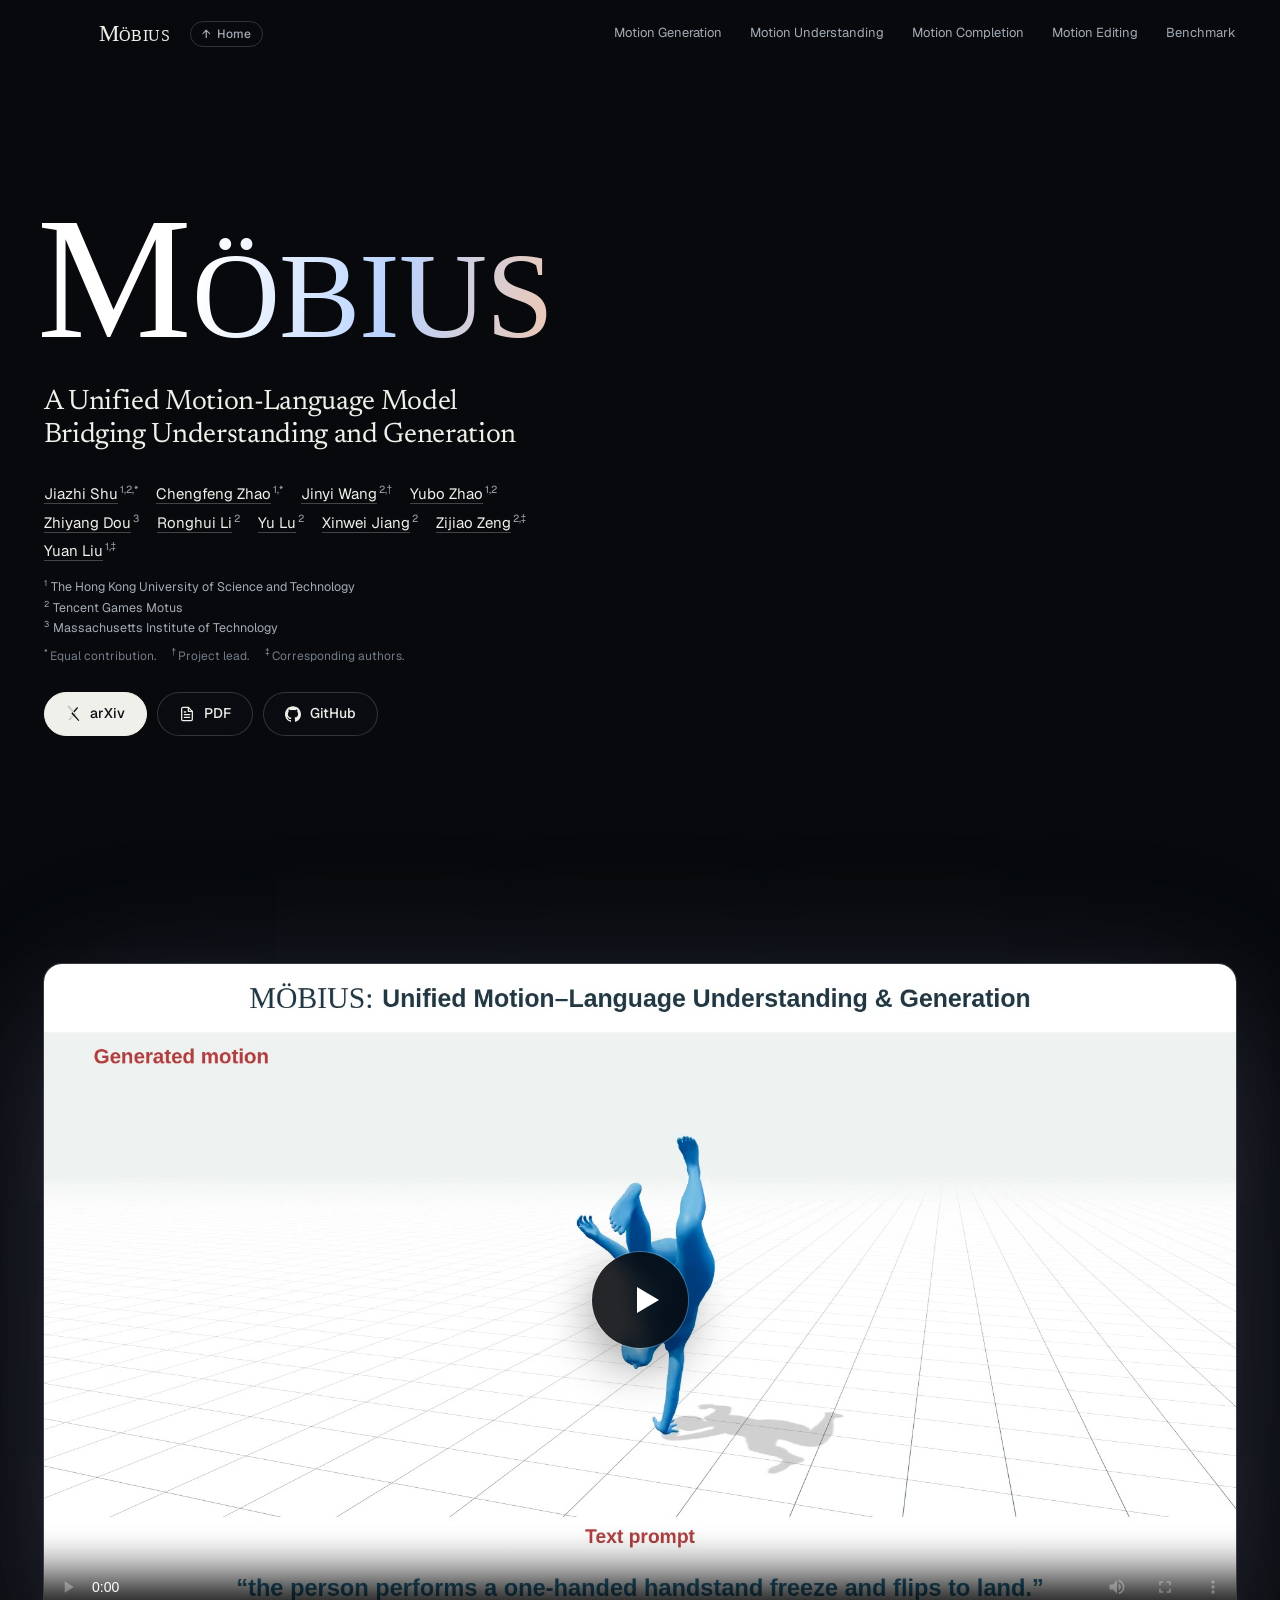
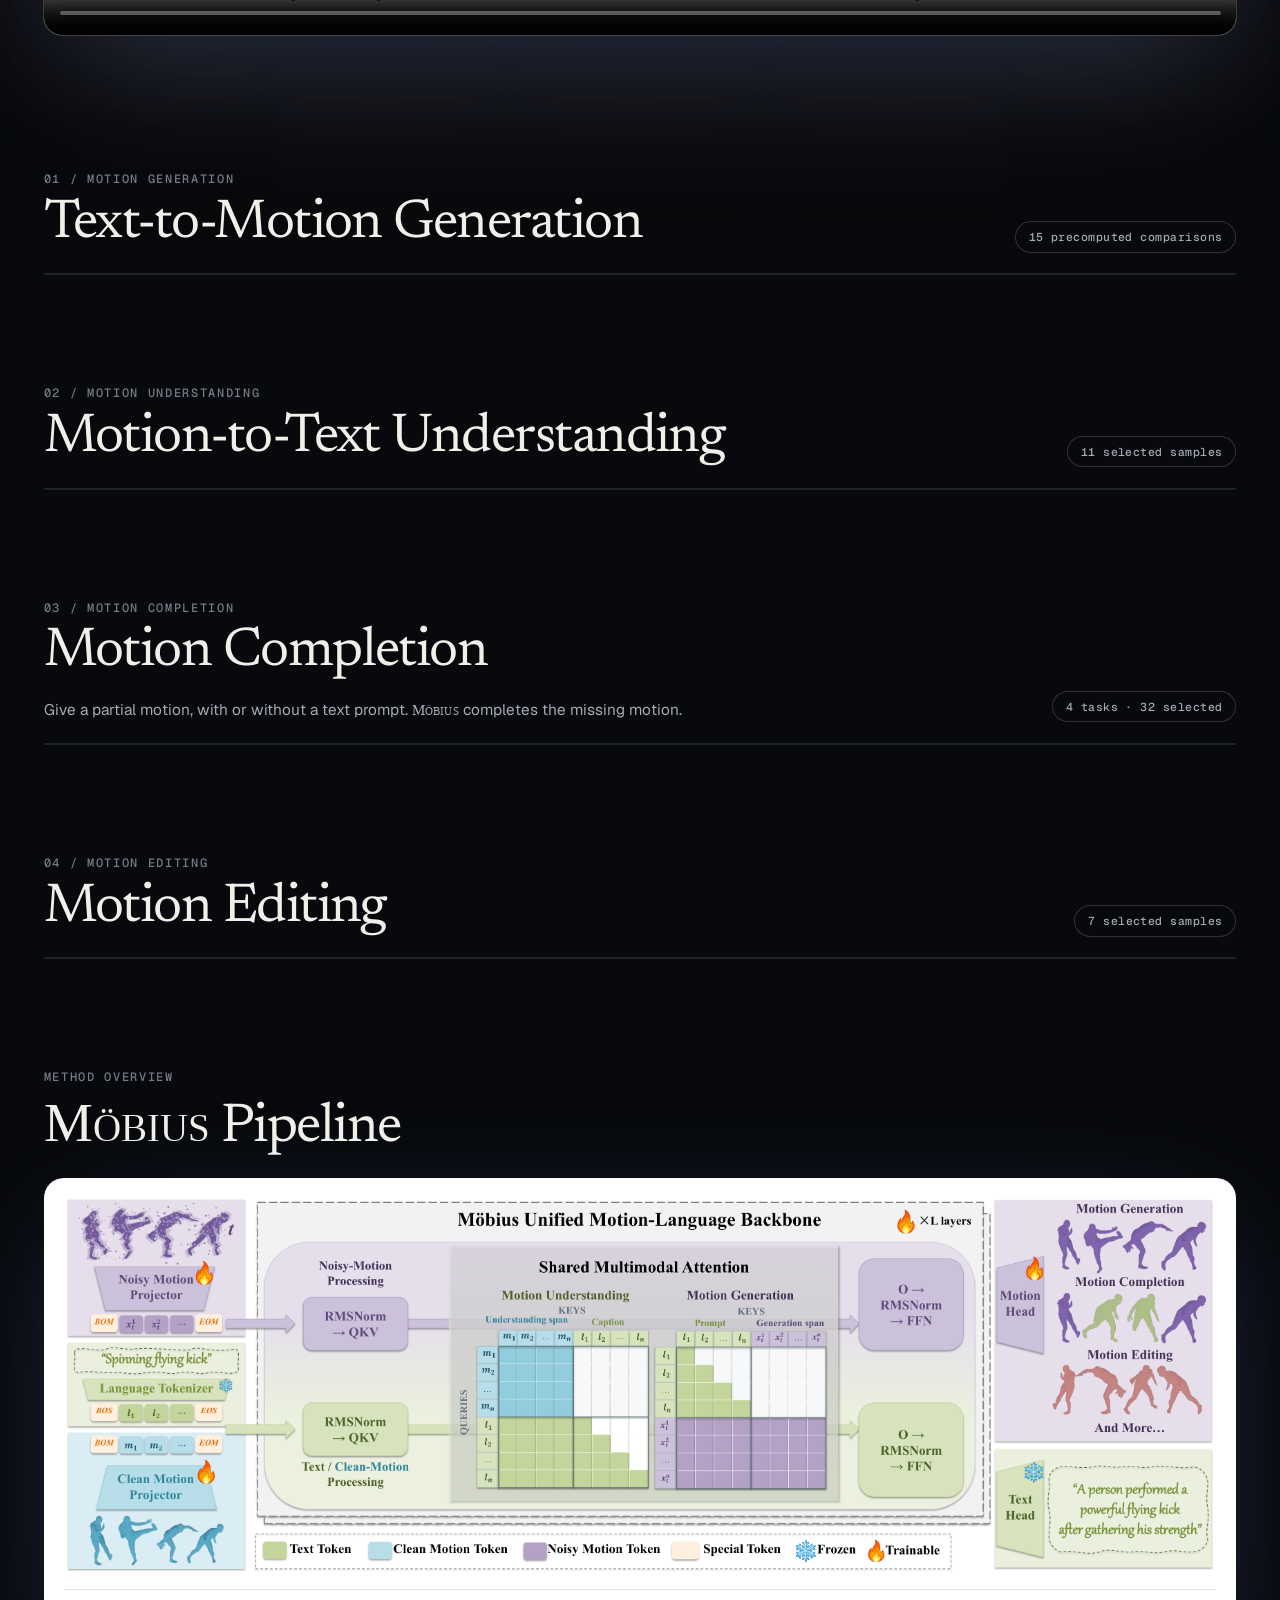
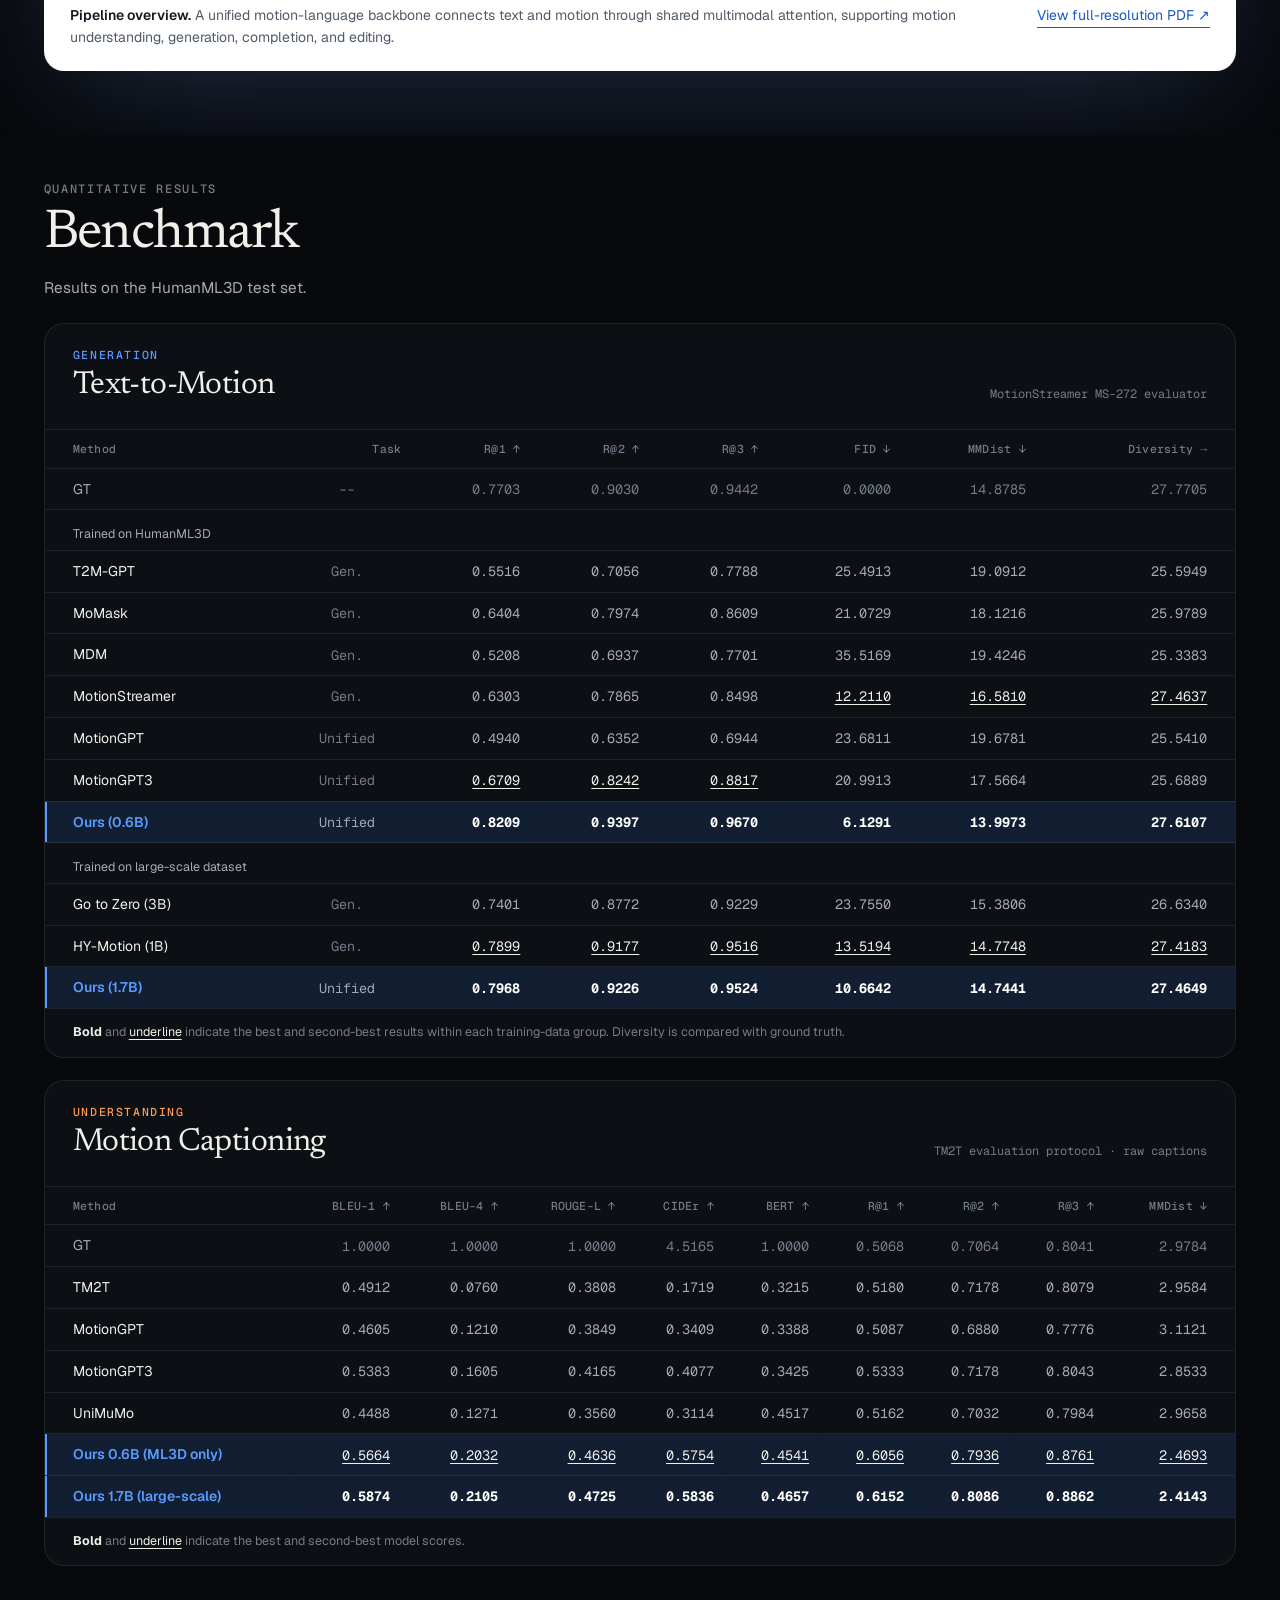
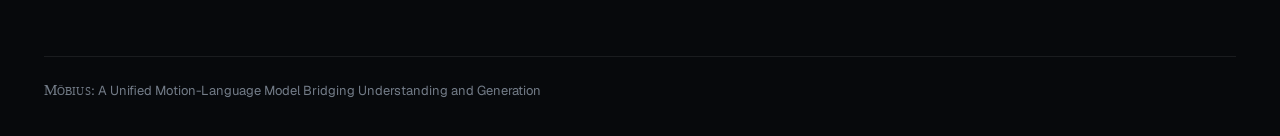
==== redesign.html @ 741fe37f "Publish redesigned project page with animated motion hero" ====
<!doctype html>
<html lang="en">
<head>
  <meta charset="UTF-8"><meta name="viewport" content="width=device-width,initial-scale=1">
  <title>Möbius: A Unified Motion-Language Model Bridging Understanding and Generation</title>
  <meta name="description" content="Möbius is a unified model for bidirectional human motion understanding and synthesis.">
  <meta name="theme-color" content="#07090c">
  <link rel="icon" href="./assets/mobius-icon-square.svg?v=20261015" type="image/svg+xml">
  <link rel="preload" href="./assets/fonts/Geist-Variable.woff2" as="font" type="font/woff2" crossorigin>
  <link rel="preload" href="./assets/fonts/Newsreader-Variable.woff2" as="font" type="font/woff2" crossorigin>
  <link rel="stylesheet" href="./src/redesign.css?v=20261106-newsreader-titles">
  <script type="importmap">{"imports":{"three":"./vendor/three/three.module.js"}}</script>
  <script>
    window.MOBIUS_VIEWER_THEME = {
      background: '#07090c', exposure: 1.08, hemisphere: [0xa9c1ff, 0x0b0d14, 1.15], key: [0xffffff, 2.5], fill: [0x7aa7ff, 1.5], back: [0xffb27a, 1.4],
      floor: 0x07090c, floorUnlit: true, floorOpacity: .8, grid: {size: 80, divisions: 80, center: 0x46597a, lines: 0x2a3748, opacity: .75},
      fog: true, rim: .85, reflection: true,
    };
  </script>
</head>
<body>
  <header class="site-header">
    <div class="header-brand">
      <a class="wordmark" href="#top"><span class="logo" aria-hidden="true"></span> <span class="paper-wordmark">Möbius</span></a>
      <a class="header-home" href="#top" aria-label="Back to home"><span aria-hidden="true">↑</span> Home</a>
    </div>
    <nav class="section-nav" aria-label="Motion tasks"><a href="#t2m">Motion Generation</a><a href="#m2t">Motion Understanding</a><a href="#structure">Motion Completion</a><a href="#edit">Motion Editing</a><a href="#benchmark">Benchmark</a></nav>
    <i class="scroll-progress" aria-hidden="true"></i>
  </header>
  <main>
    <section class="hero" id="top">
      <canvas id="hero-canvas" aria-hidden="true"></canvas>
      <div class="hero-copy">
        <h1><span class="hero-name mobius-name">Möbius</span><span class="sr-only">: </span><span class="hero-title">A Unified Motion-Language Model<br>Bridging Understanding and Generation</span></h1>
        <div class="paper-authors" aria-label="Authors and affiliations">
          <p class="author-row"><span><a href="https://jiazhishu.github.io/" target="_blank" rel="noopener noreferrer">Jiazhi Shu</a><sup>1,2,*</sup></span><span><a href="https://afterjourney00.github.io/" target="_blank" rel="noopener noreferrer">Chengfeng Zhao</a><sup>1,*</sup></span><span><a href="https://openreview.net/profile?id=~Jinyi_Wang2" target="_blank" rel="noopener noreferrer">Jinyi Wang</a><sup>2,†</sup></span><span><a href="https://knoxzhao.github.io/" target="_blank" rel="noopener noreferrer">Yubo Zhao</a><sup>1,2</sup></span><span><a href="https://people.csail.mit.edu/frankzydou/" target="_blank" rel="noopener noreferrer">Zhiyang Dou</a><sup>3</sup></span><span><a href="https://li-ronghui.github.io/" target="_blank" rel="noopener noreferrer">Ronghui Li</a><sup>2</sup></span><span><a href="https://openreview.net/profile?id=~Yu_Lu6" target="_blank" rel="noopener noreferrer">Yu Lu</a><sup>2</sup></span><span><a href="https://openreview.net/profile?id=~Xinwei_Jiang1" target="_blank" rel="noopener noreferrer">Xinwei Jiang</a><sup>2</sup></span><span><a href="https://openreview.net/profile?id=~Zijiao_Zeng1" target="_blank" rel="noopener noreferrer">Zijiao Zeng</a><sup>2,‡</sup></span><span><a href="https://liuyuan-pal.github.io/" target="_blank" rel="noopener noreferrer">Yuan Liu</a><sup>1,‡</sup></span></p>
          <div class="author-affiliations"><p><sup>1</sup>The Hong Kong University of Science and Technology</p><p><sup>2</sup>Tencent Games Motus</p><p><sup>3</sup>Massachusetts Institute of Technology</p></div>
          <p class="author-contributions"><span><sup>*</sup>Equal contribution.</span><span><sup>†</sup>Project lead.</span><span><sup>‡</sup>Corresponding authors.</span></p>
        </div>
        <div class="paper-links">
          <a class="paper-code-link link-arxiv" href="https://arxiv.org/abs/2611.05279" target="_blank" rel="noopener noreferrer" aria-label="View Möbius paper on arXiv (opens in a new tab)">
            <svg width="15" height="15" viewBox="0 0 24 24" fill="currentColor" aria-hidden="true"><path d="M3.8423 0a1.0037 1.0037 0 0 0-.922.6078c-.1536.3687-.0438.6275.2938 1.1113l6.9185 8.3597-1.0223 1.1058a1.0393 1.0393 0 0 0 .003 1.4229l1.2292 1.3135-5.4391 6.4444c-.2803.299-.4538.823-.2971 1.1986a1.0253 1.0253 0 0 0 .9585.635.9133.9133 0 0 0 .6891-.3405l5.783-6.126 7.4902 8.0051a.8527.8527 0 0 0 .6835.2597.9575.9575 0 0 0 .8777-.6138c.1577-.377-.017-.7502-.306-1.1407l-7.0518-8.3418 1.0632-1.13a.9626.9626 0 0 0 .0089-1.3165L4.6336.4639s-.3733-.4535-.768-.463zm0 .272h.0166c.2179.0052.4874.2715.5644.3639l.005.006.0052.0055 10.169 10.9905a.6915.6915 0 0 1-.0072.945l-1.0666 1.133-1.4982-1.7724-8.5994-10.39c-.3286-.472-.352-.6183-.2592-.841a.7307.7307 0 0 1 .6704-.4401Zm14.341 1.5701a.877.877 0 0 0-.6554.2418l-5.6962 6.1584 1.6944 1.8319 5.3089-6.5138c.3251-.4335.479-.6603.3247-1.0292a1.1205 1.1205 0 0 0-.9763-.689zm-7.6557 12.2823 1.3186 1.4135-5.7864 6.1295a.6494.6494 0 0 1-.4959.26.7516.7516 0 0 1-.706-.4669c-.1119-.2682.0359-.6864.2442-.9083l.0051-.0055.0047-.0055z"/></svg>
            <span>arXiv</span>
          </a>
          <a class="paper-code-link link-pdf" href="https://arxiv.org/pdf/2611.05279" target="_blank" rel="noopener noreferrer" aria-label="Read Möbius paper PDF (opens in a new tab)">
            <svg width="16" height="16" viewBox="0 0 24 24" fill="none" stroke="currentColor" stroke-width="1.9" stroke-linecap="round" stroke-linejoin="round" aria-hidden="true"><path d="M14 2H6a2 2 0 0 0-2 2v16a2 2 0 0 0 2 2h12a2 2 0 0 0 2-2V8z"/><path d="M14 2v6h6"/><path d="M16 13H8"/><path d="M16 17H8"/><path d="M10 9H8"/></svg>
            <span>PDF</span>
          </a>
          <a class="paper-code-link link-github" href="https://github.com/JiazhiShu/mobius-code" target="_blank" rel="noopener noreferrer" aria-label="View Möbius code repository on GitHub (opens in a new tab)">
            <svg width="16" height="16" viewBox="0 0 24 24" fill="currentColor" aria-hidden="true"><path d="M12 .297c-6.63 0-12 5.373-12 12 0 5.303 3.438 9.8 8.205 11.385.6.113.82-.258.82-.577 0-.285-.01-1.04-.015-2.04-3.338.724-4.042-1.61-4.042-1.61C4.422 18.07 3.633 17.7 3.633 17.7c-1.087-.744.084-.729.084-.729 1.205.084 1.838 1.236 1.838 1.236 1.07 1.835 2.809 1.305 3.495.998.108-.776.417-1.305.76-1.605-2.665-.3-5.466-1.332-5.466-5.93 0-1.31.465-2.38 1.235-3.22-.135-.303-.54-1.523.105-3.176 0 0 1.005-.322 3.3 1.23.96-.267 1.98-.399 3-.405 1.02.006 2.04.138 3 .405 2.28-1.552 3.285-1.23 3.285-1.23.645 1.653.24 2.873.12 3.176.765.84 1.23 1.91 1.23 3.22 0 4.61-2.805 5.625-5.475 5.92.42.36.81 1.096.81 2.22 0 1.606-.015 2.896-.015 3.286 0 .315.21.69.825.57C20.565 22.092 24 17.592 24 12.297c0-6.627-5.373-12-12-12"/></svg>
            <span>GitHub</span>
          </a>
        </div>
      </div>
    </section>
    <section class="demo-video-section" id="demo-video" aria-label="Möbius demonstration video">
      <div class="video-frame">
        <video width="1920" height="1080" controls playsinline preload="metadata" poster="./assets/mobius-full-demo-v4-poster.jpg" aria-label="Möbius demo: motion generation, understanding, editing, and a complete workflow"><source src="./assets/mobius-full-demo-v33-hd-compressed.mp4" type="video/mp4">Your browser does not support embedded video.</video>
        <button class="video-play" type="button" aria-label="Play the Möbius demo video"><span aria-hidden="true"></span></button>
      </div>
    </section>
    <section class="task-section" id="t2m" aria-labelledby="t2m-heading"><div class="task-heading"><div><p class="eyebrow">01 / MOTION GENERATION</p><h2 id="t2m-heading">Text-to-Motion Generation</h2></div><span class="section-chip">15 precomputed comparisons</span></div><div class="studio" data-task="t2m"></div></section>
    <section class="task-section" id="m2t" aria-labelledby="m2t-heading"><div class="task-heading"><div><p class="eyebrow">02 / MOTION UNDERSTANDING</p><h2 id="m2t-heading">Motion-to-Text Understanding</h2></div><span class="section-chip">11 selected samples</span></div><div class="studio" data-task="m2t"></div></section>
    <section class="task-section" id="structure" aria-labelledby="structure-heading"><div class="task-heading"><div><p class="eyebrow">03 / MOTION COMPLETION</p><h2 id="structure-heading">Motion Completion</h2><p>Give a partial motion, with or without a text prompt. <span class="mobius-name">Möbius</span> completes the missing motion.</p></div><span class="section-chip">4 tasks · 32 selected</span></div><div class="studio" data-task="structure"></div></section>
    <section class="task-section" id="edit" aria-labelledby="edit-heading"><div class="task-heading"><div><p class="eyebrow">04 / MOTION EDITING</p><h2 id="edit-heading">Motion Editing</h2></div><span class="section-chip">7 selected samples</span></div><div class="studio" data-task="edit"></div></section>
    <section id="method" class="pipeline-section" aria-labelledby="pipeline-heading"><div class="benchmark-heading"><p class="eyebrow">METHOD OVERVIEW</p><h2 id="pipeline-heading"><span class="mobius-name">Möbius</span> Pipeline</h2></div><figure class="pipeline-figure"><a href="./assets/pipeline-v2.pdf" target="_blank" rel="noopener" aria-label="Open the full-resolution pipeline PDF"><img src="./assets/pipeline-v2.webp" width="3333" height="1078" loading="lazy" decoding="async" alt="Möbius architecture: language tokens, clean motion, and noisy motion share a unified backbone for motion understanding, generation, completion, and editing."></a><figcaption><span><strong>Pipeline overview.</strong> A unified motion-language backbone connects text and motion through shared multimodal attention, supporting motion understanding, generation, completion, and editing.</span><a href="./assets/pipeline-v2.pdf" target="_blank" rel="noopener">View full-resolution PDF ↗</a></figcaption></figure></section>
    <section class="benchmark-section" id="benchmark" aria-labelledby="benchmark-heading">
      <div class="benchmark-heading"><p class="eyebrow">QUANTITATIVE RESULTS</p><h2 id="benchmark-heading">Benchmark</h2><p>Results on the HumanML3D test set.</p></div>

      <article class="benchmark-card">
        <div class="benchmark-title"><div><span>GENERATION</span><h3>Text-to-Motion</h3></div><p>MotionStreamer MS-272 evaluator</p></div>
        <div class="table-scroll" role="region" aria-label="Text-to-motion benchmark results" tabindex="0">
          <table class="benchmark-table t2m-table">
            <thead><tr><th>Method</th><th>Task</th><th>R@1 ↑</th><th>R@2 ↑</th><th>R@3 ↑</th><th>FID ↓</th><th>MMDist ↓</th><th>Diversity →</th></tr></thead>
            <tbody>
<tr class="ground-truth"><th>GT</th><td>--</td><td>0.7703</td><td>0.9030</td><td>0.9442</td><td>0.0000</td><td>14.8785</td><td>27.7705</td></tr>
<tr class="group-row"><th colspan="8">Trained on HumanML3D</th></tr>
<tr><th>T2M-GPT</th><td>Gen.</td><td>0.5516</td><td>0.7056</td><td>0.7788</td><td>25.4913</td><td>19.0912</td><td>25.5949</td></tr>
<tr><th>MoMask</th><td>Gen.</td><td>0.6404</td><td>0.7974</td><td>0.8609</td><td>21.0729</td><td>18.1216</td><td>25.9789</td></tr>
<tr><th>MDM</th><td>Gen.</td><td>0.5208</td><td>0.6937</td><td>0.7701</td><td>35.5169</td><td>19.4246</td><td>25.3383</td></tr>
<tr><th>MotionStreamer</th><td>Gen.</td><td>0.6303</td><td>0.7865</td><td>0.8498</td><td class="second">12.2110</td><td class="second">16.5810</td><td class="second">27.4637</td></tr>
<tr><th>MotionGPT</th><td>Unified</td><td>0.4940</td><td>0.6352</td><td>0.6944</td><td>23.6811</td><td>19.6781</td><td>25.5410</td></tr>
<tr><th>MotionGPT3</th><td>Unified</td><td class="second">0.6709</td><td class="second">0.8242</td><td class="second">0.8817</td><td>20.9913</td><td>17.5664</td><td>25.6889</td></tr>
<tr class="ours"><th>Ours (0.6B)</th><td>Unified</td><td class="best">0.8209</td><td class="best">0.9397</td><td class="best">0.9670</td><td class="best">6.1291</td><td class="best">13.9973</td><td class="best">27.6107</td></tr>
<tr class="group-row"><th colspan="8">Trained on large-scale dataset</th></tr>
<tr><th>Go to Zero (3B)</th><td>Gen.</td><td>0.7401</td><td>0.8772</td><td>0.9229</td><td>23.7550</td><td>15.3806</td><td>26.6340</td></tr>
<tr><th>HY-Motion (1B)</th><td>Gen.</td><td class="second">0.7899</td><td class="second">0.9177</td><td class="second">0.9516</td><td class="second">13.5194</td><td class="second">14.7748</td><td class="second">27.4183</td></tr>
<tr class="ours"><th>Ours (1.7B)</th><td>Unified</td><td class="best">0.7968</td><td class="best">0.9226</td><td class="best">0.9524</td><td class="best">10.6642</td><td class="best">14.7441</td><td class="best">27.4649</td></tr>
</tbody>
          </table>
        </div>
        <p class="benchmark-note"><strong>Bold</strong> and <span class="second">underline</span> indicate the best and second-best results within each training-data group. Diversity is compared with ground truth.</p>
      </article>

      <article class="benchmark-card">
        <div class="benchmark-title"><div><span>UNDERSTANDING</span><h3>Motion Captioning</h3></div><p>TM2T evaluation protocol · raw captions</p></div>
        <div class="table-scroll" role="region" aria-label="Motion-to-text benchmark results" tabindex="0">
          <table class="benchmark-table m2t-table">
            <thead><tr><th>Method</th><th>BLEU-1 ↑</th><th>BLEU-4 ↑</th><th>ROUGE-L ↑</th><th>CIDEr ↑</th><th>BERT ↑</th><th>R@1 ↑</th><th>R@2 ↑</th><th>R@3 ↑</th><th>MMDist ↓</th></tr></thead>
            <tbody>
<tr class="ground-truth"><th>GT</th><td>1.0000</td><td>1.0000</td><td>1.0000</td><td>4.5165</td><td>1.0000</td><td>0.5068</td><td>0.7064</td><td>0.8041</td><td>2.9784</td></tr>
<tr><th>TM2T</th><td>0.4912</td><td>0.0760</td><td>0.3808</td><td>0.1719</td><td>0.3215</td><td>0.5180</td><td>0.7178</td><td>0.8079</td><td>2.9584</td></tr>
<tr><th>MotionGPT</th><td>0.4605</td><td>0.1210</td><td>0.3849</td><td>0.3409</td><td>0.3388</td><td>0.5087</td><td>0.6880</td><td>0.7776</td><td>3.1121</td></tr>
<tr><th>MotionGPT3</th><td>0.5383</td><td>0.1605</td><td>0.4165</td><td>0.4077</td><td>0.3425</td><td>0.5333</td><td>0.7178</td><td>0.8043</td><td>2.8533</td></tr>
<tr><th>UniMuMo</th><td>0.4488</td><td>0.1271</td><td>0.3560</td><td>0.3114</td><td>0.4517</td><td>0.5162</td><td>0.7032</td><td>0.7984</td><td>2.9658</td></tr>
<tr class="ours"><th>Ours 0.6B (ML3D only)</th><td class="second">0.5664</td><td class="second">0.2032</td><td class="second">0.4636</td><td class="second">0.5754</td><td class="second">0.4541</td><td class="second">0.6056</td><td class="second">0.7936</td><td class="second">0.8761</td><td class="second">2.4693</td></tr>
<tr class="ours"><th>Ours 1.7B (large-scale)</th><td class="best">0.5874</td><td class="best">0.2105</td><td class="best">0.4725</td><td class="best">0.5836</td><td class="best">0.4657</td><td class="best">0.6152</td><td class="best">0.8086</td><td class="best">0.8862</td><td class="best">2.4143</td></tr>
</tbody>
          </table>
        </div>
        <p class="benchmark-note"><strong>Bold</strong> and <span class="second">underline</span> indicate the best and second-best model scores.</p>
      </article>
    </section>
    <footer><span><span class="mobius-name">Möbius</span>: A Unified Motion-Language Model Bridging Understanding and Generation</span></footer>
  </main>
  <template id="viewer-template"><div class="case-nav"><div><span class="case-eyebrow">EXAMPLE</span><span id="case-count">01 / 08</span></div><div class="case-controls"><button id="previous-case" aria-label="Previous example">←</button><label class="sr-only" for="case-select">Choose example</label><select id="case-select" class="sr-only"></select><button id="next-case" aria-label="Next example">→</button></div></div>      <div class="studio-body">
        <div class="viewer-column">
          <div class="stage-toolbar"><span id="stage-title">Reference motion</span><div class="view-buttons" aria-label="Camera presets"><button data-camera="perspective" aria-label="Perspective view" aria-pressed="true">3D</button><button data-camera="front" aria-pressed="false">Front</button><button data-camera="side" aria-pressed="false">Side</button><button id="reset-view" title="Reset camera">Reset</button></div></div>
          <div class="stage" id="stage">
            <canvas id="motion-canvas" aria-label="Interactive 3D human motion. Drag to orbit and scroll to zoom." tabindex="0"></canvas>
            <i class="stage-frame" aria-hidden="true"></i>
            <div class="stage-tag" id="stage-tag">REFERENCE SAMPLE</div>
            <div class="stage-status" id="stage-status" role="status">Loading motion…</div>
            <div class="split-label" id="split-source" hidden>Source</div>
            <div class="split-label" id="split-output" hidden>Edited</div>
            <div class="split-empty" id="edit-empty" hidden><span class="empty-mark">＋</span><strong>Edited motion</strong><p>A paired model result will appear here.</p></div>
            <div class="stage-help">Drag to orbit · Scroll to zoom</div><div class="axis-label">Y ↑ <span>METERS</span></div>
          </div>
          <div class="transport">
            <div class="timeline-heading"><span id="timeline-label">Motion timeline</span><div class="legend" id="mask-legend" hidden><span class="known-dot">Given frames</span><span class="generated-dot">Generated frames</span></div><span id="frame-label">0 / 0</span></div>
            <div class="timeline"><div id="mask-track" aria-hidden="true"></div><input id="scrubber" type="range" min="0" max="1" value="0" step="0.001" aria-label="Playback time" disabled></div>
            <div class="playback-row"><div class="playback-left"><button id="play" class="play-button" aria-label="Play motion" disabled>▶</button><button id="step-back" class="step-button" aria-label="Previous frame" disabled>Ⅰ‹</button><button id="step-forward" class="step-button" aria-label="Next frame" disabled>›Ⅰ</button><output id="time-label">0.00 / 0.00 s</output></div><div class="playback-right"><label class="speed-label" for="speed">Speed</label><select id="speed"><option value="0.25">0.25×</option><option value="0.5">0.5×</option><option value="1" selected>1×</option><option value="1.5">1.5×</option></select><label class="check-label"><input id="ghosts" type="checkbox"> Ghost poses</label></div></div>
          </div>
        </div>
        <aside class="inspector" id="inspector"></aside>
      </div>
      <div class="provenance-bar" hidden><span class="reference-badge">PRECOMPUTED RESULTS</span><p id="provenance-text"></p></div>
</template>
  <noscript>This interactive viewer needs JavaScript enabled.</noscript>
  <script type="module" src="./src/studio-app.js?v=20261106"></script>
  <script type="module" src="./src/studio-preview.js?v=20261015-simple-intro"></script>
  <script type="module" src="./src/redesign.js?v=20261106"></script>
</body>
</html>
---- src/redesign.css ----
@font-face{font-family:Geist;src:url('../assets/fonts/Geist-Variable.woff2') format('woff2');font-weight:100 900;font-display:swap}
@font-face{font-family:'Geist Mono';src:url('../assets/fonts/GeistMono-Variable.woff2') format('woff2');font-weight:100 900;font-display:swap}
@font-face{font-family:PaperSerif;src:url('../assets/fonts/PaperSerif-Regular.ttf') format('truetype');font-weight:400;font-display:swap}
@font-face{font-family:Newsreader;src:url('../assets/fonts/Newsreader-Variable.woff2') format('woff2');font-weight:200 800;font-display:swap}

:root{
  --bg:#07090c;--panel:#0c0f14;--panel-2:#12161d;--line:#ffffff14;--line-strong:#ffffff2b;
  --text:#eff0ea;--muted:#a3abb5;--dim:#737c88;
  --blue:#5a9bff;--orange:#ff9a57;--purple:#b197ff;--teal:#33d3c0;
  --sans:Geist,Inter,-apple-system,BlinkMacSystemFont,'Segoe UI',Arial,sans-serif;
  --mono:'Geist Mono',ui-monospace,SFMono-Regular,Menlo,monospace;
  --serif:PaperSerif,'Times New Roman',Times,serif;
  --title:Newsreader,Georgia,'Times New Roman',serif;
  --gutter:clamp(18px,3.4vw,56px);
  color-scheme:dark;
}
*{box-sizing:border-box}
html{background:var(--bg);scroll-padding-top:90px}
body{margin:0;background:var(--bg);color:var(--text);font-family:var(--sans);font-size:15px;line-height:1.55;font-synthesis:none;-webkit-font-smoothing:antialiased;overflow-x:hidden}
a{color:inherit;text-decoration:none}
button,select,input{font:inherit;color:inherit}
button{cursor:pointer}
button:disabled{cursor:not-allowed;opacity:.35}
button:focus-visible,a:focus-visible,select:focus-visible,input:focus-visible,canvas:focus-visible,.table-scroll:focus-visible{outline:2px solid var(--blue);outline-offset:2px}
[hidden]{display:none!important}
.sr-only{position:absolute;width:1px;height:1px;padding:0;margin:-1px;overflow:hidden;clip:rect(0,0,0,0);white-space:nowrap;border:0}
.mobius-name{font-family:var(--serif);font-variant-caps:small-caps;font-synthesis:small-caps;font-weight:400;letter-spacing:.015em;text-transform:none}
.eyebrow{margin:0;font:500 12px/1.4 var(--mono);letter-spacing:.14em;color:var(--dim)}
.reveal-ready{opacity:0;transform:translateY(26px);transition:opacity .8s cubic-bezier(.2,.7,.2,1),transform .8s cubic-bezier(.2,.7,.2,1)}
.reveal-ready.is-revealed{opacity:1;transform:none}

/* Header */
.site-header{position:fixed;inset:0 0 auto;z-index:30;height:68px;padding:0 var(--gutter);display:flex;align-items:center;justify-content:space-between;gap:24px;border-bottom:1px solid transparent;transition:background .3s,border-color .3s}
.site-header.is-scrolled{background:#07090cd9;backdrop-filter:blur(18px) saturate(1.4);border-color:var(--line)}
.header-brand{display:flex;align-items:center;gap:20px;flex-shrink:0}
.wordmark{display:flex;align-items:center;gap:11px}
.logo{display:block;width:44px;height:22px;background:linear-gradient(90deg,var(--blue),var(--text) 50%,var(--orange));-webkit-mask:url('../assets/Mobius.svg') center/contain no-repeat;mask:url('../assets/Mobius.svg') center/contain no-repeat}
.paper-wordmark{font:400 23px/1 var(--serif);font-variant-caps:small-caps;font-synthesis:small-caps;letter-spacing:.02em}
.header-home{display:inline-flex;align-items:center;gap:6px;padding:6px 11px;border:1px solid var(--line-strong);border-radius:99px;font-size:12px;font-weight:500;color:var(--muted);line-height:1;transition:color .2s,border-color .2s}
.header-home:hover{color:var(--text);border-color:#ffffff66}
.section-nav{display:flex;align-items:center;gap:clamp(14px,2.2vw,30px);font-size:13px;color:var(--muted)}
.section-nav a{position:relative;padding:8px 0;white-space:nowrap;transition:color .2s}
.section-nav a::after{content:'';position:absolute;left:0;right:0;bottom:2px;height:1px;background:linear-gradient(90deg,var(--blue),var(--orange));transform:scaleX(0);transform-origin:left;transition:transform .3s cubic-bezier(.2,.7,.2,1)}
.section-nav a:hover,.section-nav a[aria-current]{color:var(--text)}
.section-nav a:hover::after,.section-nav a[aria-current]::after{transform:none}
.scroll-progress{position:absolute;left:0;right:0;bottom:-1px;height:1px;background:linear-gradient(90deg,var(--blue),var(--orange));transform:scaleX(var(--scroll-progress,0));transform-origin:left}

/* Hero */
main{display:block}
.hero{position:relative;min-height:max(100svh,760px);display:flex;align-items:center;padding:96px var(--gutter) 56px;overflow:hidden;isolation:isolate}
.hero::after{content:'';position:absolute;inset:auto 0 0;height:120px;background:linear-gradient(transparent,var(--bg));z-index:-1;pointer-events:none}
#hero-canvas{position:absolute;inset:0;width:100%;height:100%;z-index:-2;opacity:var(--hero-fade,1);pointer-events:none;-webkit-mask-image:linear-gradient(90deg,transparent 30%,#000 47%);mask-image:linear-gradient(90deg,transparent 30%,#000 47%)}
.hero-copy{position:relative;width:min(47%,760px);min-width:540px}
.hero-copy>*{animation:rise 1.1s cubic-bezier(.2,.7,.2,1) backwards}
.hero-copy>.paper-authors{animation-delay:.18s}
.hero-copy>.paper-links{animation-delay:.3s}
@keyframes rise{from{opacity:0;transform:translateY(22px)}}
h1{margin:0;font-weight:400}
.hero-name{display:block;font-size:clamp(104px,13.6vw,236px);line-height:.86;margin-left:-.035em;letter-spacing:-.005em;background:linear-gradient(100deg,#fff 30%,#b9d3ff 62%,#ffc59c);-webkit-background-clip:text;background-clip:text;color:transparent;padding-bottom:.08em}
.hero-title{display:block;margin-top:18px;font-family:var(--title);font-size:clamp(23px,2.2vw,35px);line-height:1.18;letter-spacing:-.012em;font-weight:400;color:var(--text)}
.paper-authors{margin-top:30px;max-width:640px}
.author-row{display:flex;flex-wrap:wrap;gap:5px 18px;margin:0;font-size:15px}
.author-row>span{white-space:nowrap}
.author-row a{border-bottom:1px solid #ffffff3d;transition:border-color .2s,color .2s}
.author-row a:hover{color:var(--blue);border-color:currentColor}
.paper-authors sup{font-size:.68em;line-height:0;margin-left:2px;color:var(--muted)}
.author-affiliations{margin-top:15px;font-size:12.5px;line-height:1.65;color:var(--muted)}
.author-affiliations p{margin:0}
.author-affiliations sup{margin:0 4px 0 0}
.author-contributions{display:flex;flex-wrap:wrap;gap:2px 16px;margin:8px 0 0;font-size:12px;color:var(--dim)}
.author-contributions sup{margin:0 2px 0 0}
.paper-links{display:flex;flex-wrap:wrap;gap:10px;margin-top:26px}
.paper-code-link{display:inline-flex;align-items:center;gap:9px;min-height:44px;padding:0 21px;border:1px solid var(--line-strong);border-radius:99px;background:#0b0e13a8;backdrop-filter:blur(8px);font-size:14px;font-weight:500;transition:background .2s,color .2s,border-color .2s,transform .2s}
.paper-code-link:hover{background:var(--text);color:#0a0c10;border-color:var(--text);transform:translateY(-2px)}
.link-arxiv{background:var(--text);color:#0a0c10;border-color:var(--text)}
.link-arxiv:hover{background:#fff}

/* Demo video: a lit screen in a dark room. */
.demo-video-section{padding:clamp(24px,5vw,70px) var(--gutter) clamp(50px,7vw,110px)}
.video-frame{position:relative;max-width:1400px;margin:auto;border-radius:18px;box-shadow:0 0 0 1px var(--line-strong),0 30px 140px -20px #6d9dff40,0 40px 200px 10px #ff9a5714}
.video-frame video{display:block;width:100%;height:auto;aspect-ratio:16/9;border-radius:18px;background:#000}
.video-play{position:absolute;left:50%;top:50%;width:96px;height:96px;margin:-48px;border:0;border-radius:50%;background:#07090ce0;backdrop-filter:blur(8px);box-shadow:0 0 0 1px #ffffff3d,0 16px 50px #0006;transition:transform .25s cubic-bezier(.2,.7,.2,1),background .2s}
.video-play:hover{transform:scale(1.09);background:#07090c}
.video-play span{display:block;width:0;height:0;margin-left:39px;border-style:solid;border-width:13px 0 13px 22px;border-color:transparent transparent transparent #fff}

/* Chapters */
.task-section,.pipeline-section,.benchmark-section{position:relative;padding:clamp(34px,3.6vw,60px) var(--gutter) clamp(44px,5vw,84px);overflow:clip}
.task-heading,.benchmark-heading{position:relative;margin-bottom:clamp(16px,1.6vw,26px)}
.task-heading{display:flex;align-items:flex-end;justify-content:space-between;gap:26px}
h2{margin:9px 0 0;font-family:var(--title);font-size:clamp(34px,4.3vw,72px);line-height:1.02;font-weight:400;letter-spacing:-.028em;text-wrap:balance}
h2 .mobius-name{letter-spacing:0}
.task-heading p:not(.eyebrow){margin:16px 0 0;font-size:clamp(15px,1.2vw,18px);color:var(--muted);max-width:760px}
.benchmark-heading>p:last-child{margin:14px 0 0;font-size:clamp(15px,1.2vw,18px);color:var(--muted)}
.section-chip{flex-shrink:0;position:relative;font:500 11.5px/1 var(--mono);letter-spacing:.04em;color:var(--muted);padding:9px 13px;border:1px solid var(--line-strong);border-radius:99px;background:var(--bg);white-space:nowrap}

/* Studio */
.studio{position:relative;display:grid;grid-template-columns:auto minmax(0,1fr);background:var(--panel);border:1px solid var(--line);border-radius:20px;overflow:hidden}
.structural-task-tabs,.studio-body,.provenance-bar{grid-column:1/-1}
.structural-task-tabs{display:grid;grid-template-columns:repeat(4,1fr);border-bottom:1px solid var(--line)}
.structural-task-tabs button{display:flex;flex-direction:column;align-items:flex-start;gap:7px;padding:15px 20px;border:0;border-right:1px solid var(--line);background:none;color:var(--muted);text-align:left;font-size:14px;font-weight:500;transition:background .2s,color .2s}
.structural-task-tabs button:last-child{border-right:0}
.structural-task-tabs button:hover{background:#ffffff08;color:var(--text)}
.structural-task-tabs button[aria-pressed=true]{background:var(--panel-2);color:var(--text);box-shadow:inset 0 -2px 0 var(--orange)}
.protocol-diagram{display:block;width:100%;max-width:150px;height:10px}
.protocol-hint{font:400 11px/1.2 var(--mono);color:var(--dim)}
.case-nav{display:flex;align-items:center;gap:16px;padding:10px 12px 10px 20px;border-bottom:1px solid var(--line)}
.case-nav>div:first-child{display:flex;align-items:baseline;gap:11px}
.case-eyebrow{font:500 11px/1 var(--mono);letter-spacing:.14em;color:var(--dim)}
[id$="-case-count"]{font:500 13px/1 var(--mono);font-variant-numeric:tabular-nums;white-space:nowrap}
.case-controls{display:flex;gap:4px;position:relative}
.case-controls button{width:32px;height:32px;border:1px solid var(--line-strong);border-radius:50%;background:none;font-size:14px;line-height:1;transition:background .15s,color .15s}
.case-controls button:hover:not(:disabled){background:var(--text);color:#0a0c10}
.sample-strip{display:flex;align-items:center;gap:2px;padding:10px 16px 10px 4px;border-bottom:1px solid var(--line);overflow-x:auto;scrollbar-width:none}
.sample-strip::-webkit-scrollbar{display:none}
.sample-strip button{flex:none;min-width:34px;height:32px;padding:0 4px;border:0;border-radius:8px;background:none;color:var(--dim);font:500 12px/1 var(--mono);transition:color .15s,background .15s}
.sample-strip button:hover{color:var(--text);background:#ffffff0d}
.sample-strip button[aria-pressed=true]{background:var(--text);color:#0a0c10}
.task-guide{grid-column:2;grid-row:1;padding:clamp(18px,1.7vw,26px) clamp(18px,1.7vw,26px) clamp(16px,1.4vw,22px);border-bottom:1px solid var(--line);background:linear-gradient(180deg,#ff9a5712,transparent)}
.task-guide .eyebrow{margin-bottom:9px;color:var(--orange)}
.prompt-card{margin:0;font-size:clamp(18px,1.62vw,26px);line-height:1.24;font-weight:400;letter-spacing:-.024em;text-wrap:pretty}
.word{display:inline-block;animation:word .55s cubic-bezier(.2,.7,.2,1) backwards}
@keyframes word{from{opacity:0;transform:translateY(.32em);filter:blur(3px)}}
.task-guide h3{margin:0 0 10px;font-size:20px;font-weight:500;letter-spacing:-.02em}
.task-guide-flow{display:grid;gap:11px}
.task-guide-flow p{margin:0;font-size:14px;color:var(--text)}
.task-guide-flow span{display:block;margin-bottom:4px;font:500 11px/1.2 var(--mono);letter-spacing:.14em;color:var(--dim)}
.task-guide-reading{margin:14px 0 0;padding-top:12px;border-top:1px solid var(--line);font-size:13px;color:var(--dim)}

.studio-body{display:grid;grid-template-columns:minmax(0,1fr) clamp(300px,26vw,430px);grid-template-rows:auto minmax(0,1fr)}
.viewer-column{position:relative;grid-row:1/3;display:flex;flex-direction:column;min-width:0;border-right:1px solid var(--line)}
.stage-toolbar{position:absolute;z-index:4;inset:0 0 auto;display:flex;align-items:center;justify-content:space-between;gap:12px;padding:13px 18px;font:500 12px/1.3 var(--mono);color:var(--muted);pointer-events:none}
.view-buttons{display:flex;gap:1px;padding:3px;border:1px solid var(--line-strong);border-radius:99px;background:#07090ccc;backdrop-filter:blur(10px);pointer-events:auto}
.view-buttons button{padding:5px 11px;border:0;border-radius:99px;background:none;color:var(--muted);font:500 11.5px/1 var(--sans);white-space:nowrap;transition:color .15s,background .15s}
.view-buttons button:hover{color:var(--text);background:#ffffff14}
.view-buttons button[aria-pressed=true]{background:var(--text);color:#0a0c10}
.stage{position:relative;flex:1 1 auto;height:clamp(400px,calc(100svh - 368px),780px);overflow:hidden;background:var(--bg)}
.stage canvas{position:absolute;inset:0;width:100%;height:100%;display:block;touch-action:none;outline-offset:-3px!important;cursor:grab}
.stage canvas:active{cursor:grabbing}
.stage-frame{position:absolute;inset:0;pointer-events:none;background:radial-gradient(ellipse 80% 75% at 50% 45%,transparent 58%,#07090cb0 100%)}
.stage-tag{position:absolute;left:18px;top:50px;font:500 11px/1 var(--mono);letter-spacing:.09em;color:var(--dim);pointer-events:none}
.stage-tag .mobius-name{font-size:14px;color:var(--text)}
.split-label{position:absolute;left:18px;top:74px;font:500 11.5px/1 var(--mono);letter-spacing:.06em;color:var(--text);pointer-events:none}
[id$="-split-output"]{left:calc(50% + 18px)}
.stage-help{position:absolute;left:18px;bottom:13px;font:400 11px/1 var(--mono);color:var(--dim);pointer-events:none}
.axis-label{position:absolute;right:18px;bottom:13px;font:400 11px/1 var(--mono);color:var(--dim);pointer-events:none}
.axis-label span{margin-left:8px;letter-spacing:.09em}
.stage-status{position:absolute;inset:0;z-index:3;display:flex;flex-direction:column;align-items:center;justify-content:center;gap:14px;padding:24px;text-align:center;background:#07090cdb;font:400 13px/1.5 var(--mono);color:var(--muted)}
.stage-status button{padding:7px 15px;border:1px solid var(--line-strong);border-radius:99px;background:none}
.split-empty{position:absolute;left:50%;right:0;top:0;bottom:0;display:flex;flex-direction:column;align-items:center;justify-content:center;padding:24px;text-align:center;background:#07090cdb;border-left:1px solid var(--line)}
.split-empty p{max-width:190px;font-size:13px;color:var(--muted)}
.empty-mark{font-size:30px;color:var(--dim)}

.transport{display:grid;grid-template-columns:auto minmax(0,1fr) auto;align-items:center;gap:7px 16px;padding:11px 18px 12px;border-top:1px solid var(--line);margin-top:auto}
.timeline-heading{grid-column:1/-1;display:flex;align-items:center;justify-content:space-between;gap:12px;font:400 11.5px/1.3 var(--mono);color:var(--dim)}
[id$="-frame-label"]{margin-left:auto;font-variant-numeric:tabular-nums}
.legend{display:flex;gap:13px}
.legend span::before{content:'';display:inline-block;width:8px;height:8px;margin-right:6px;border-radius:2px;background:#3275d1}
.legend .generated-dot::before{background:#e9823f}
.legend.pair-reversed .known-dot::before{background:#e9823f}
.legend.pair-reversed .generated-dot::before{background:#3275d1}
.timeline{grid-row:2;grid-column:2;position:relative;height:26px;display:flex;align-items:center}
[id$="-mask-track"]{position:absolute;left:0;right:0;height:3px;display:flex;overflow:hidden;border-radius:3px;background:#ffffff24}
[id$="-mask-track"] i{height:100%;min-width:1px}
.timeline input{position:relative;width:100%;height:24px;margin:0;appearance:none;-webkit-appearance:none;background:transparent;cursor:pointer}
.timeline input::-webkit-slider-thumb{appearance:none;width:13px;height:13px;border:0;border-radius:50%;background:#fff;box-shadow:0 0 0 4px #ffffff24}
.timeline input::-moz-range-thumb{width:13px;height:13px;border:0;border-radius:50%;background:#fff;box-shadow:0 0 0 4px #ffffff24}
.playback-row{display:contents}
.playback-left,.playback-right{grid-row:2;display:flex;align-items:center;gap:11px}
.playback-left{grid-column:1}
.playback-right{grid-column:3}
.play-button{width:34px;height:34px;border:0;border-radius:50%;background:var(--text);color:#0a0c10;font-size:12px;line-height:1;transition:transform .15s}
.play-button:hover:not(:disabled){transform:scale(1.09)}
.step-button{padding:2px 3px;border:0;background:none;color:var(--muted);font-size:14px;line-height:1}
.step-button:hover:not(:disabled){color:var(--text)}
output{font:400 12px/1 var(--mono);font-variant-numeric:tabular-nums;color:var(--muted)}
.speed-label,.check-label{font-size:12px;color:var(--muted)}
.check-label{display:flex;align-items:center;gap:6px;white-space:nowrap;cursor:pointer}
input[type=checkbox]{width:14px;height:14px;margin:0;flex:none;accent-color:var(--blue)}
.playback-right select{padding:5px 8px;border:1px solid var(--line-strong);border-radius:8px;background:var(--panel-2);font:400 12px/1 var(--mono)}

/* Inspector */
.inspector{grid-column:2;grid-row:2;display:flex;flex-direction:column;gap:16px;padding:clamp(16px,1.5vw,22px) clamp(18px,1.7vw,26px);min-width:0}
.comparison-legend{display:flex;flex-direction:column;gap:6px}
.comparison-legend label{display:flex;align-items:center;gap:10px;padding:11px 12px;border:1px solid var(--line);border-radius:11px;font-size:13.5px;font-weight:500;cursor:pointer;transition:border-color .15s,background .15s}
.comparison-legend label:hover{border-color:var(--line-strong)}
.comparison-legend label:has(input:checked){background:var(--panel-2);border-color:var(--line-strong)}
.comparison-legend label:not(:has(input:checked)){opacity:.68}
.comparison-legend .model-a{color:var(--blue)}.comparison-legend .model-a input{accent-color:#3275d1}
.comparison-legend .model-b{color:var(--orange)}.comparison-legend .model-b input{accent-color:#e9823f}
.comparison-legend .model-c{color:var(--purple)}.comparison-legend .model-c input{accent-color:#8b5cf6}
.comparison-legend .mobius-name{font-size:15px}
[data-task=edit] .model-a input{accent-color:#7d8c9c}
[data-task=edit] .model-b input{accent-color:#3275d1}
.task-block{display:flex;flex-direction:column;gap:9px}
.task-block label{font:500 11.5px/1.3 var(--mono);color:var(--muted)}
.task-block output{color:var(--text)}
.task-block select{width:100%;padding:9px;border:1px solid var(--line-strong);border-radius:8px;background:var(--panel-2)}
[id$="-separation"]{width:100%;accent-color:var(--text)}
.description{margin:0;font-size:12.5px;line-height:1.6;color:var(--dim)}
.task-actions{display:flex;flex-wrap:wrap;gap:5px}
.task-actions button{padding:7px 12px;border:1px solid var(--line-strong);border-radius:99px;background:none;font-size:12px;font-weight:500;color:var(--muted);transition:color .15s,background .15s}
.task-actions button:hover{color:var(--text);background:#ffffff0d}
.task-actions button[aria-pressed=true]{background:var(--text);color:#0a0c10;border-color:var(--text)}
.empty-output{padding:13px;border:1px dashed var(--line-strong);border-radius:10px;font-size:13px;color:var(--muted)}
.facts{display:flex;flex-wrap:wrap;gap:6px}
.facts span{padding:4px 7px;border:1px solid var(--line);border-radius:6px;font:400 11px/1.2 var(--mono);color:var(--dim)}
.metadata{margin-top:auto;padding-top:13px;border-top:1px solid var(--line);font-size:12px;color:var(--dim)}
.metadata dl{display:grid;grid-template-columns:75px minmax(0,1fr);gap:7px;overflow-wrap:anywhere}
.metadata dd{margin:0}
.provenance-bar{display:flex;align-items:center;gap:11px;padding:11px 20px;border-top:1px solid var(--line)}
.provenance-bar p{margin:0;font:400 11.5px/1.5 var(--mono);color:var(--dim);overflow-wrap:anywhere}
.reference-badge{padding:4px 7px;border:1px solid var(--line-strong);border-radius:5px;font:500 10px/1 var(--mono);letter-spacing:.08em;color:var(--muted);white-space:nowrap}

/* Motion-to-text: a large caption column beside the input motion. */
[data-task=m2t] .studio-body{grid-template-columns:minmax(0,.86fr) minmax(0,1fr);grid-template-rows:minmax(0,1fr)}
[data-task=m2t] .viewer-column{grid-row:1}
[data-task=m2t] .inspector{grid-column:2;grid-row:1;display:grid;grid-auto-rows:minmax(min-content,1fr);gap:0;padding:0}
.caption-result{display:flex;flex-direction:column;justify-content:center;padding:clamp(16px,1.7vw,26px) clamp(20px,2.2vw,34px);border-bottom:1px solid var(--line)}
.caption-result:last-child{border-bottom:0}
.caption-result .eyebrow{margin-bottom:9px;font-size:12px;letter-spacing:.08em}
.caption-result .eyebrow .mobius-name{font-size:17px;letter-spacing:.02em}
.caption-result .prompt-card{font-size:clamp(18px,1.62vw,26px);line-height:1.28;letter-spacing:-.018em}
.motiongpt-result .eyebrow{color:var(--orange)}
.motiongpt-caption{color:#e5b896}
.motius-result{background:linear-gradient(90deg,#3b86ff1c,#3b86ff08)}
.motius-result .eyebrow,.motius-caption{color:var(--blue)}
.fixed-condition-result .eyebrow,.fixed-condition-caption{color:var(--teal)}
.motius-caption,.fixed-condition-caption{font-weight:500}
.reference-result .eyebrow{color:var(--dim)}
.reference-caption{color:var(--muted)}

/* Completion */
.structure-caption .eyebrow{margin-bottom:9px;color:var(--orange)}
.structure-controls{display:flex;flex-direction:column;gap:11px;padding-top:15px;border-top:1px solid var(--line)}
.pair-legend{display:flex;flex-wrap:wrap;gap:16px;font-size:12.5px;color:var(--muted)}
.pair-legend span{display:inline-flex;align-items:center;gap:7px}
.pair-dot{display:inline-block;width:9px;height:9px;border-radius:50%}
.known-orange{background:#e9823f}.generated-blue{background:#3275d1}
[data-task=structure] .stage{height:clamp(380px,calc(100svh - 448px),700px)}

/* Fullscreen */
.viewer-fullscreen{padding:5px 11px;border:0;border-radius:99px;background:none;color:var(--muted);font:500 11.5px/1 var(--sans);white-space:nowrap}
.viewer-fullscreen:hover{color:var(--text);background:#ffffff14}
.studio:fullscreen{width:100vw;height:100vh;border:0;border-radius:0;overflow:auto;grid-template-rows:auto auto auto 1fr auto;align-content:start}
.studio:fullscreen .studio-body,.studio:fullscreen .viewer-column{min-height:0}
.studio:fullscreen .stage{flex:1;height:auto;min-height:320px}

/* Pipeline: an illuminated plate that keeps the paper figure unchanged. */
.pipeline-figure{margin:0;padding:clamp(10px,1.6vw,24px);border-radius:20px;background:#fff;color:#27313c;box-shadow:0 30px 120px -30px #7ea5ff40}
.pipeline-figure img{display:block;width:100%;height:auto}
.pipeline-figure figcaption{display:flex;justify-content:space-between;align-items:baseline;gap:34px;margin-top:clamp(10px,1.4vw,20px);padding:clamp(10px,1.2vw,16px) 6px 2px;border-top:1px solid #e1e5e9;font-size:14px;line-height:1.55;color:#515c68}
.pipeline-figure figcaption strong{color:#141a21;font-weight:600}
.pipeline-figure figcaption>span{max-width:920px}
.pipeline-figure figcaption>a{flex-shrink:0;color:#1659c7;border-bottom:1px solid currentColor}

/* Benchmark */
.benchmark-card{margin-top:22px;background:var(--panel);border:1px solid var(--line);border-radius:20px;overflow:hidden}
.benchmark-title{display:flex;align-items:flex-end;justify-content:space-between;gap:22px;padding:clamp(18px,2vw,28px) clamp(20px,2.2vw,32px)}
.benchmark-title span{display:block;margin-bottom:7px;font:500 11.5px/1 var(--mono);letter-spacing:.14em;color:var(--blue)}
.benchmark-card:last-of-type .benchmark-title span{color:var(--orange)}
h3{margin:0;font-family:var(--title);font-size:clamp(25px,2.5vw,38px);line-height:1.1;font-weight:400;letter-spacing:-.018em}
.benchmark-title p{margin:0;font:400 12px/1.4 var(--mono);color:var(--dim)}
.table-scroll{width:100%;overflow-x:auto;overscroll-behavior-inline:contain}
.benchmark-table{width:100%;min-width:900px;border-collapse:collapse;font:400 13.5px/1.2 var(--mono);font-variant-numeric:tabular-nums;color:var(--muted)}
.m2t-table{min-width:1120px}
.benchmark-table th,.benchmark-table td{padding:12px 12px;border-top:1px solid var(--line);text-align:right;white-space:nowrap;transition:background .1s}
.benchmark-table th:first-child{padding-left:clamp(20px,2.2vw,32px);text-align:left}
.benchmark-table tr>:last-child{padding-right:clamp(20px,2.2vw,32px)}
.t2m-table td:nth-child(2){text-align:center;color:var(--dim)}
.t2m-table .ours td:nth-child(2){color:var(--muted)}
.benchmark-table thead th{font-size:11.5px;font-weight:500;color:var(--dim);letter-spacing:.02em}
.benchmark-table tbody th{font:400 14px/1.2 var(--sans);color:var(--text)}
.benchmark-table .ground-truth>*{color:var(--dim)}
.benchmark-table .ground-truth th{color:var(--muted)}
.benchmark-table .group-row th{padding-top:18px;padding-bottom:9px;font:italic 400 12.5px/1 var(--sans);color:var(--muted)}
.benchmark-table tbody tr:not(.group-row):hover>*{background:#ffffff0a}
.benchmark-table .is-column{background:#ffffff09}
.benchmark-table thead .is-column{color:var(--text)}
.benchmark-table .ours>*{background:linear-gradient(0deg,#3b86ff1f,#3b86ff1f)}
.benchmark-table tbody tr.ours:hover>*{background:linear-gradient(0deg,#3b86ff33,#3b86ff33)}
.benchmark-table .ours th{color:var(--blue);font-weight:600;box-shadow:inset 2px 0 0 var(--blue)}
.benchmark-table .best{font-weight:700;color:#fff}
.second{text-decoration:underline;text-decoration-thickness:1px;text-underline-offset:3px;color:var(--text)}
.benchmark-table td.second{color:var(--text)}
.benchmark-note{margin:0;padding:13px clamp(20px,2.2vw,32px) 15px;border-top:1px solid var(--line);font-size:12.5px;color:var(--dim)}
.benchmark-note strong{color:var(--text)}

/* Footer */
footer{margin:clamp(10px,2vw,30px) var(--gutter) 0;padding:22px 0 34px;border-top:1px solid var(--line);font-size:13px;color:var(--dim)}
footer .mobius-name{font-size:15px}

@media(max-width:1180px){
  .section-nav{font-size:12px}
  .hero{display:block;min-height:0;padding:clamp(330px,46vw,500px) var(--gutter) 28px}
  #hero-canvas{height:clamp(440px,60vw,640px);bottom:auto;-webkit-mask-image:linear-gradient(#000 76%,transparent);mask-image:linear-gradient(#000 76%,transparent)}
  .hero-copy{width:100%;min-width:0}
  .paper-authors{max-width:none}
}
@media(max-width:900px){
  html{scroll-padding-top:108px}
  .site-header{height:auto;display:block;padding:11px var(--gutter) 2px;background:#07090cd9;backdrop-filter:blur(18px);border-color:var(--line)}
  .header-brand{justify-content:space-between}
  .section-nav{margin-top:4px;overflow-x:auto;scrollbar-width:none}
  .section-nav::-webkit-scrollbar{display:none}
  .hero{padding-top:clamp(330px,54vw,420px)}
  #hero-canvas{height:clamp(440px,76vw,560px)}
  .hero-name{font-size:clamp(96px,27vw,210px)}
  .hero-title{font-size:clamp(22px,4.8vw,32px)}
  .task-heading{display:block}
  .section-chip{display:inline-block;margin-top:14px}
  .studio{grid-template-columns:1fr}
  .case-nav{justify-content:space-between;border-bottom:0;padding-bottom:0}
  .sample-strip{padding:8px 12px}
  .studio-body,[data-task=m2t] .studio-body{grid-template-columns:minmax(0,1fr);grid-template-rows:none}
  .viewer-column,[data-task=m2t] .viewer-column{grid-row:auto;border-right:0}
  .task-guide,.inspector,[data-task=m2t] .inspector{grid-column:1;grid-row:auto}
  .task-guide{order:-1}
  .inspector{border-top:1px solid var(--line)}
  .transport{grid-template-columns:minmax(0,1fr)}
  .timeline{grid-column:1;grid-row:2}
  .playback-row{grid-row:3;display:flex;flex-wrap:wrap;align-items:center;justify-content:space-between;gap:8px 12px}
  .playback-left,.playback-right{gap:9px}
  .speed-label{display:none}
  .stage,[data-task=structure] .stage{flex:none;height:auto;aspect-ratio:6/5}
  .stage-toolbar{position:static;flex-wrap:wrap;gap:8px;padding:10px 12px;border-bottom:1px solid var(--line);pointer-events:auto}
  .stage-tag{top:12px;left:12px;right:12px;line-height:1.4}
  .split-label{top:34px;left:12px;max-width:calc(50% - 20px);line-height:1.35}
  [id$="-split-output"]{left:calc(50% + 12px)}
  .stage-help{left:12px}.axis-label{right:12px}
  .transport{padding:10px 12px}
  .legend{flex-wrap:wrap;gap:6px 10px}
  .timeline-heading{flex-wrap:wrap}
  .structural-task-tabs{grid-template-columns:1fr 1fr}
  .structural-task-tabs button{padding:12px 14px}
  .structural-task-tabs button:nth-child(2){border-right:0}
  .structural-task-tabs button:nth-child(-n+2){border-bottom:1px solid var(--line)}
  .task-guide-flow{grid-template-columns:1fr;gap:12px}
  .benchmark-title{display:block}
  .benchmark-title p{margin-top:8px}
  .pipeline-figure figcaption{flex-direction:column;gap:9px;font-size:13px}
  .video-play{width:68px;height:68px;margin:-34px}
  .video-play span{margin-left:27px;border-width:10px 0 10px 17px}
}
@media(prefers-reduced-motion:reduce){
  html{scroll-behavior:auto}
  *,*::before,*::after{animation:none!important;transition:none!important}
  .reveal-ready{opacity:1;transform:none}
}
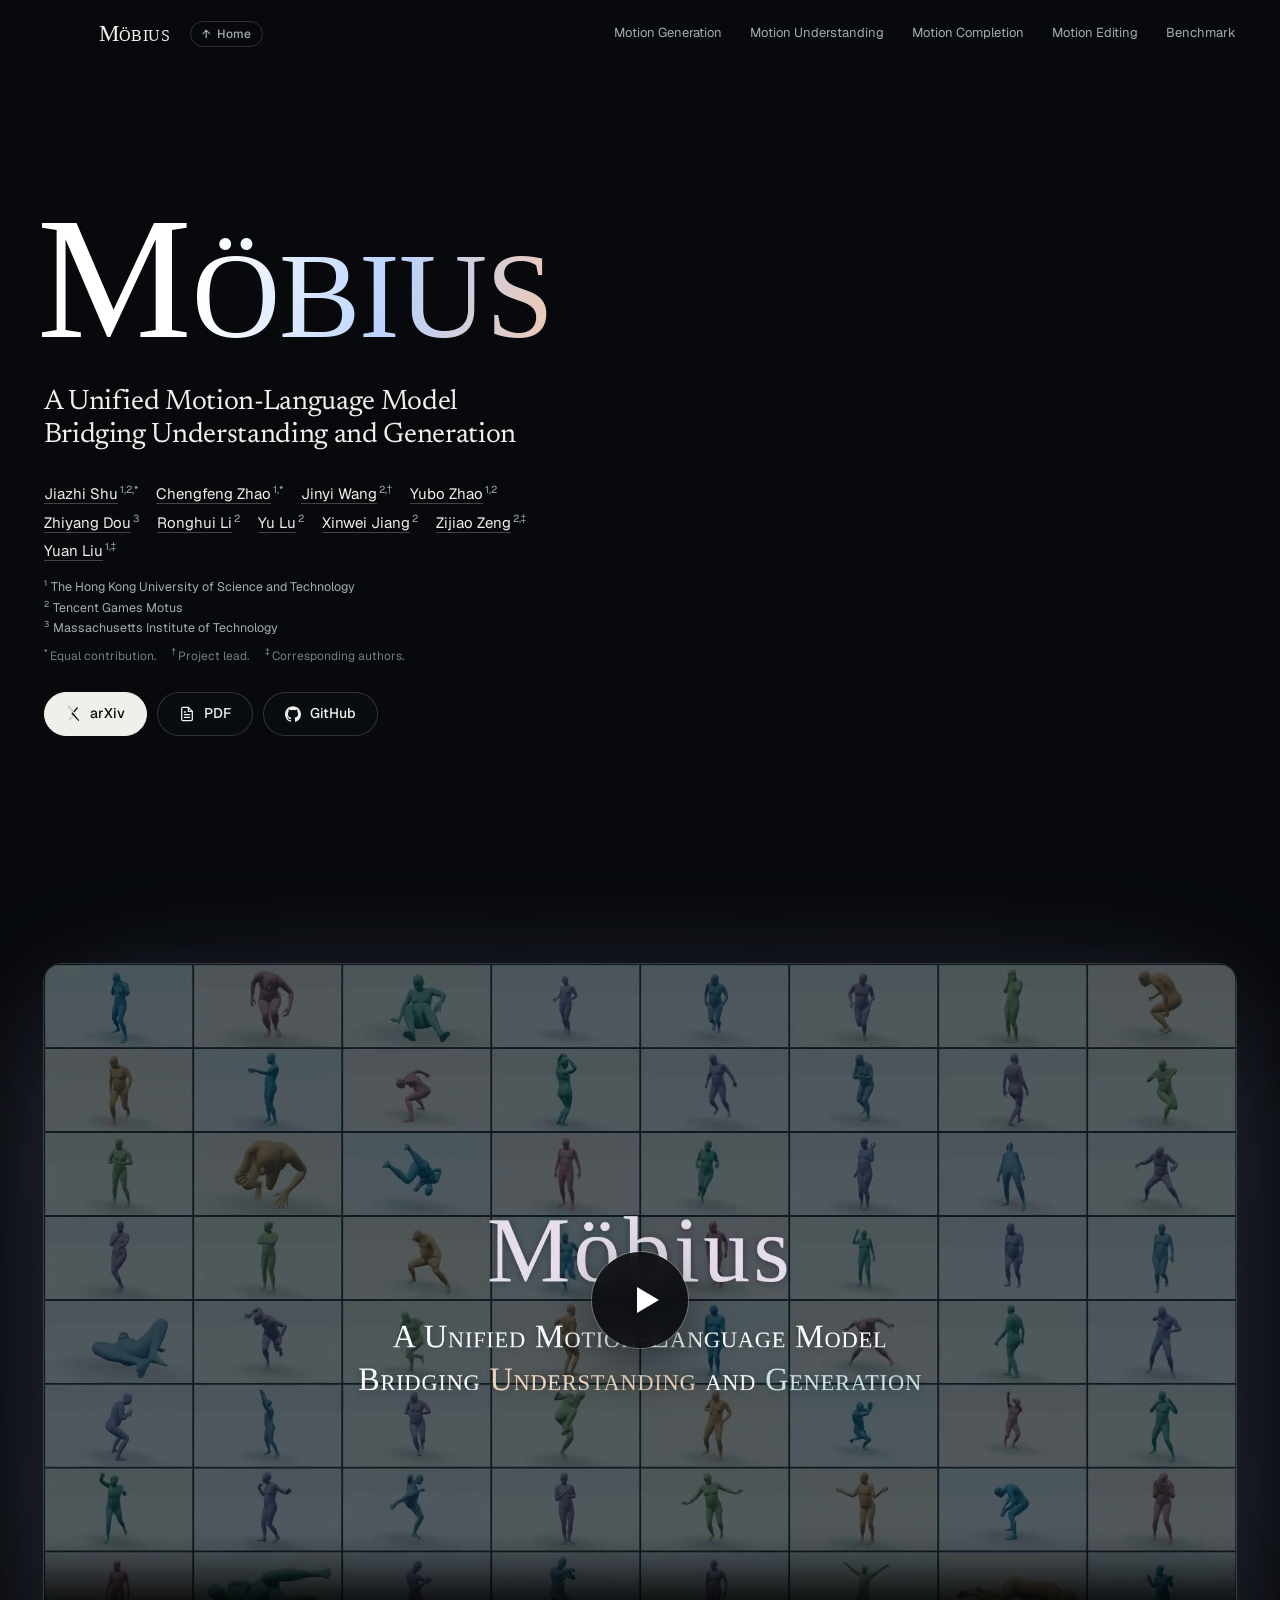
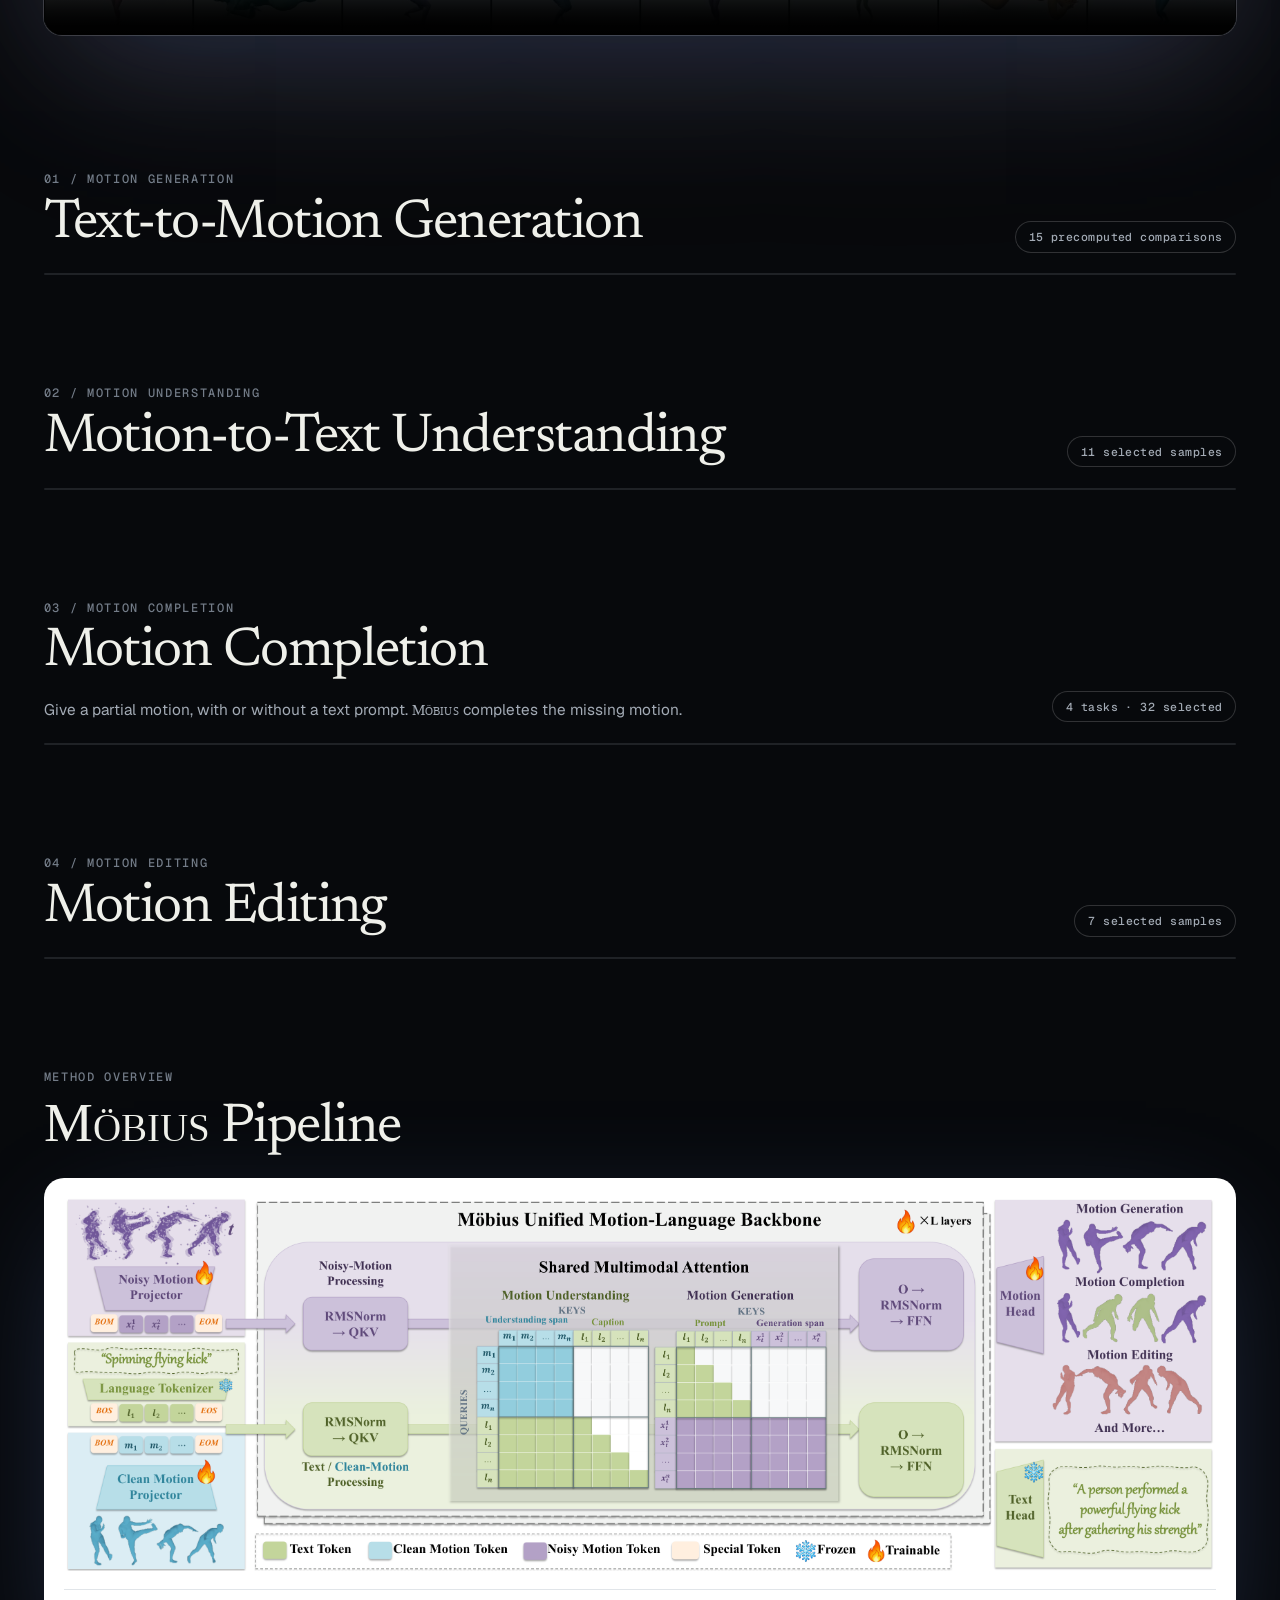
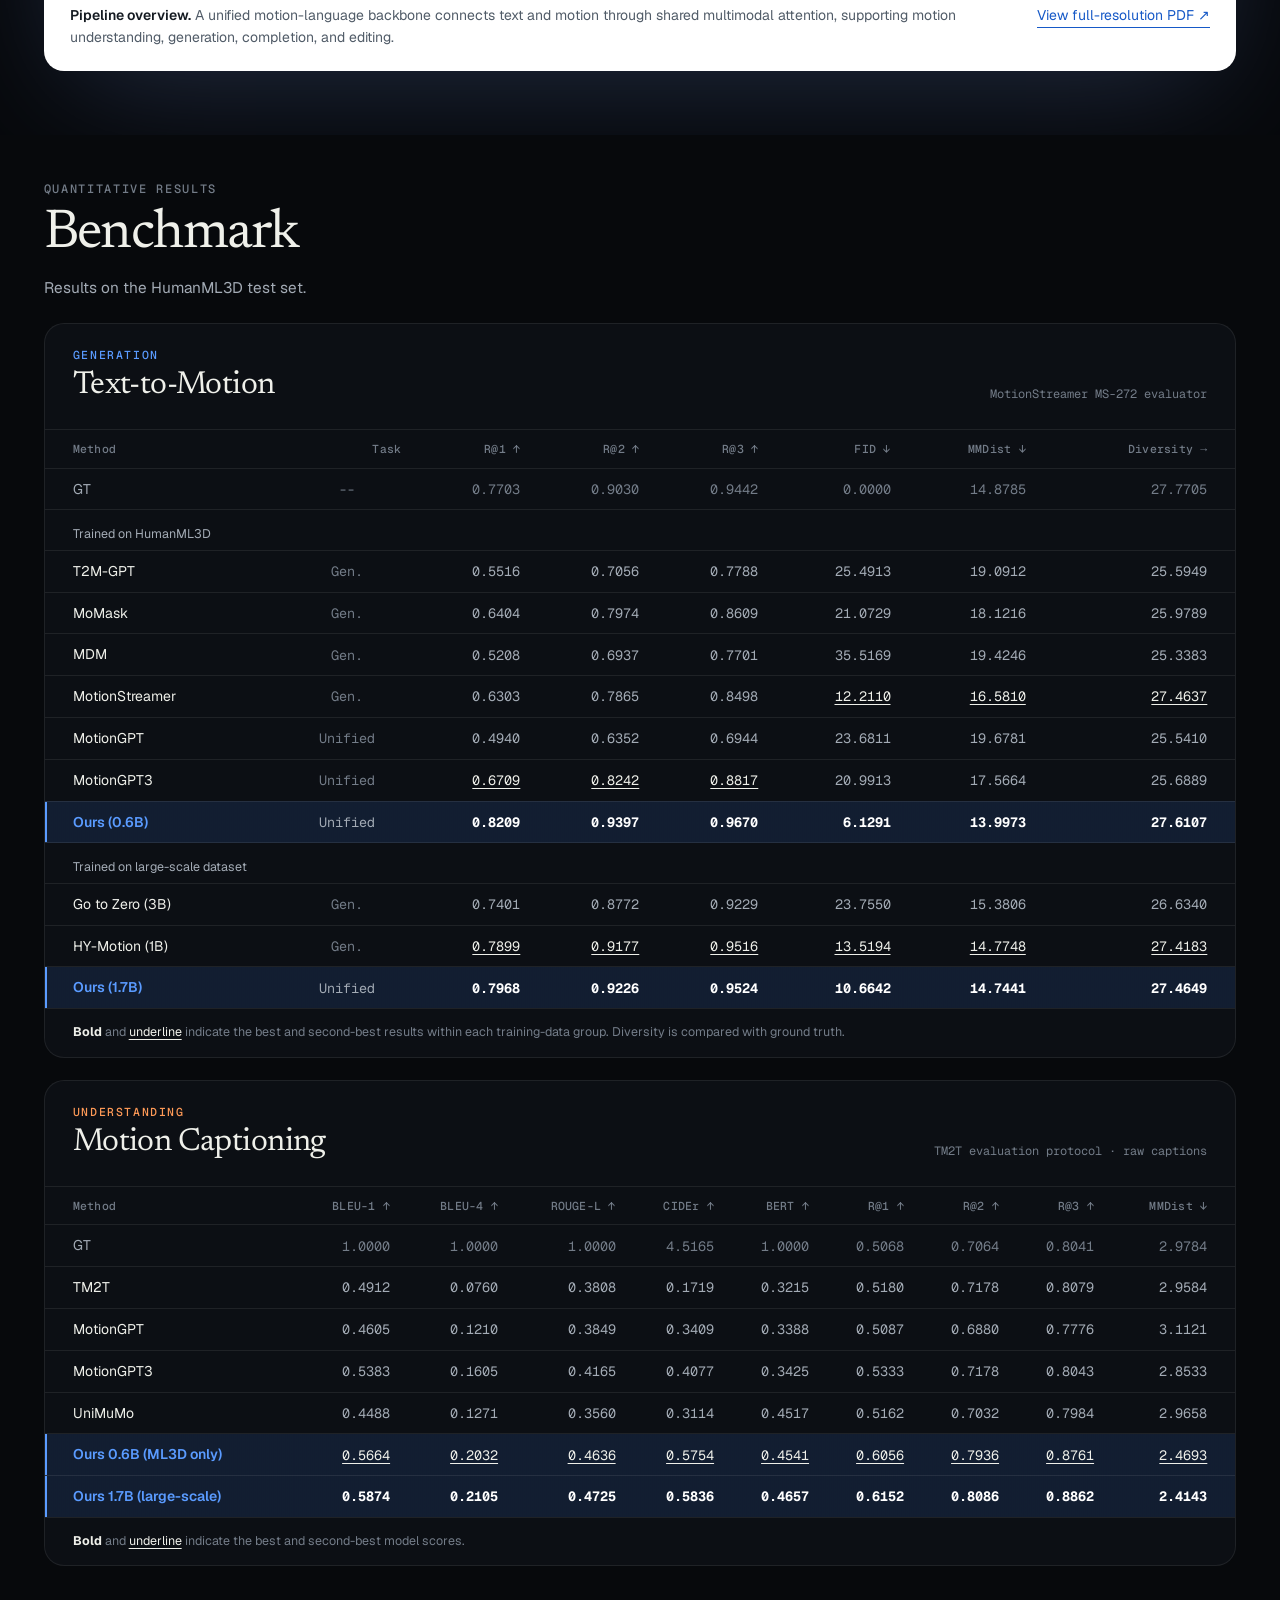
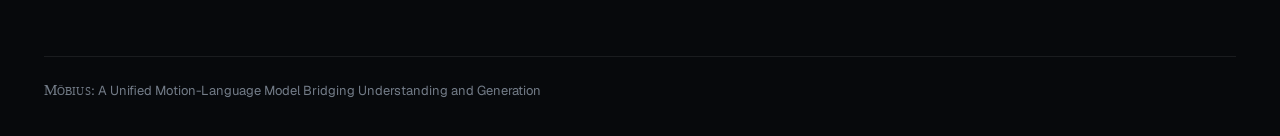
==== commit 46201d7e: "Use motion mosaic title as video poster" ====
--- a/redesign.html
+++ b/redesign.html
@@ -55,7 +55,7 @@
     </section>
     <section class="demo-video-section" id="demo-video" aria-label="Möbius demonstration video">
       <div class="video-frame">
-        <video width="1920" height="1080" controls playsinline preload="metadata" poster="./assets/mobius-full-demo-v4-poster.jpg" aria-label="Möbius demo: motion generation, understanding, editing, and a complete workflow"><source src="./assets/mobius-full-demo-v33-hd-compressed.mp4" type="video/mp4">Your browser does not support embedded video.</video>
+        <video width="1920" height="1080" controls playsinline preload="metadata" poster="./assets/mobius-full-demo-v33-mosaic-poster.jpg" aria-label="Möbius demo: motion generation, understanding, editing, and a complete workflow"><source src="./assets/mobius-full-demo-v33-hd-compressed.mp4" type="video/mp4">Your browser does not support embedded video.</video>
         <button class="video-play" type="button" aria-label="Play the Möbius demo video"><span aria-hidden="true"></span></button>
       </div>
     </section>
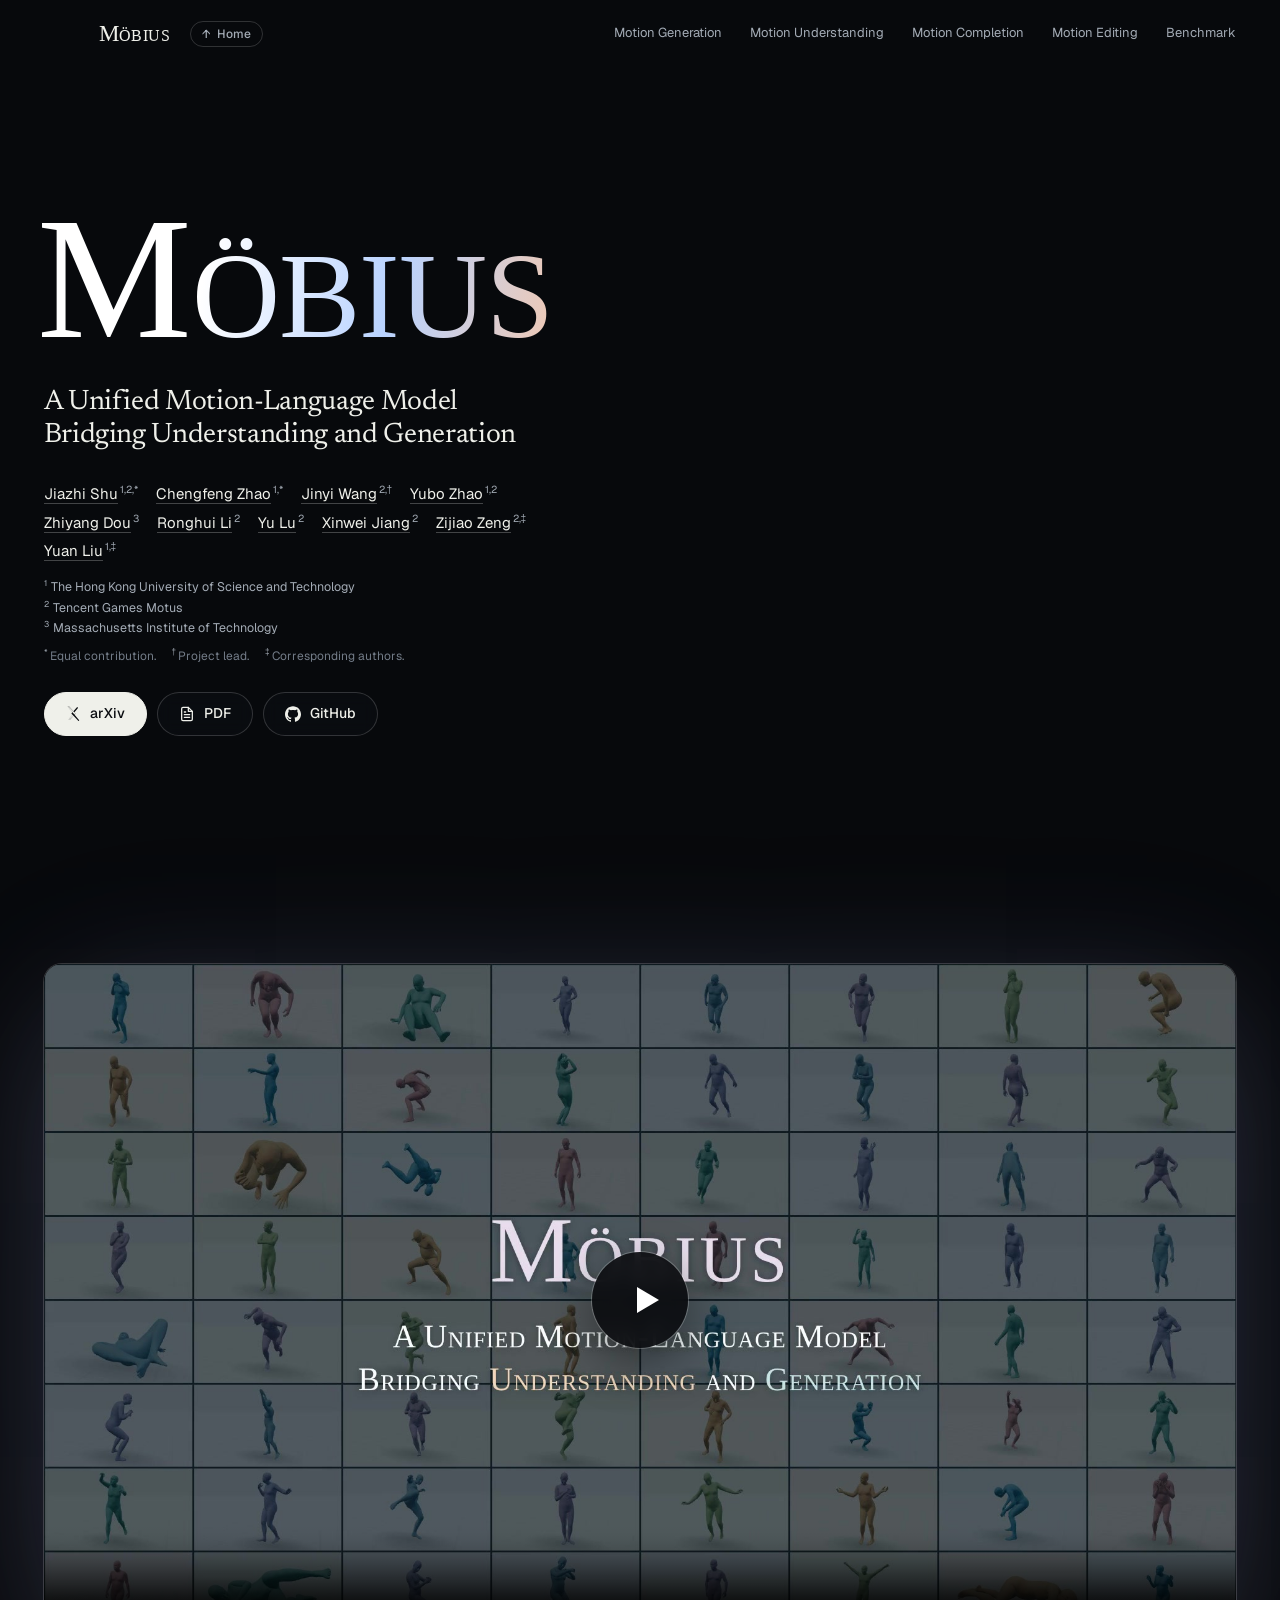
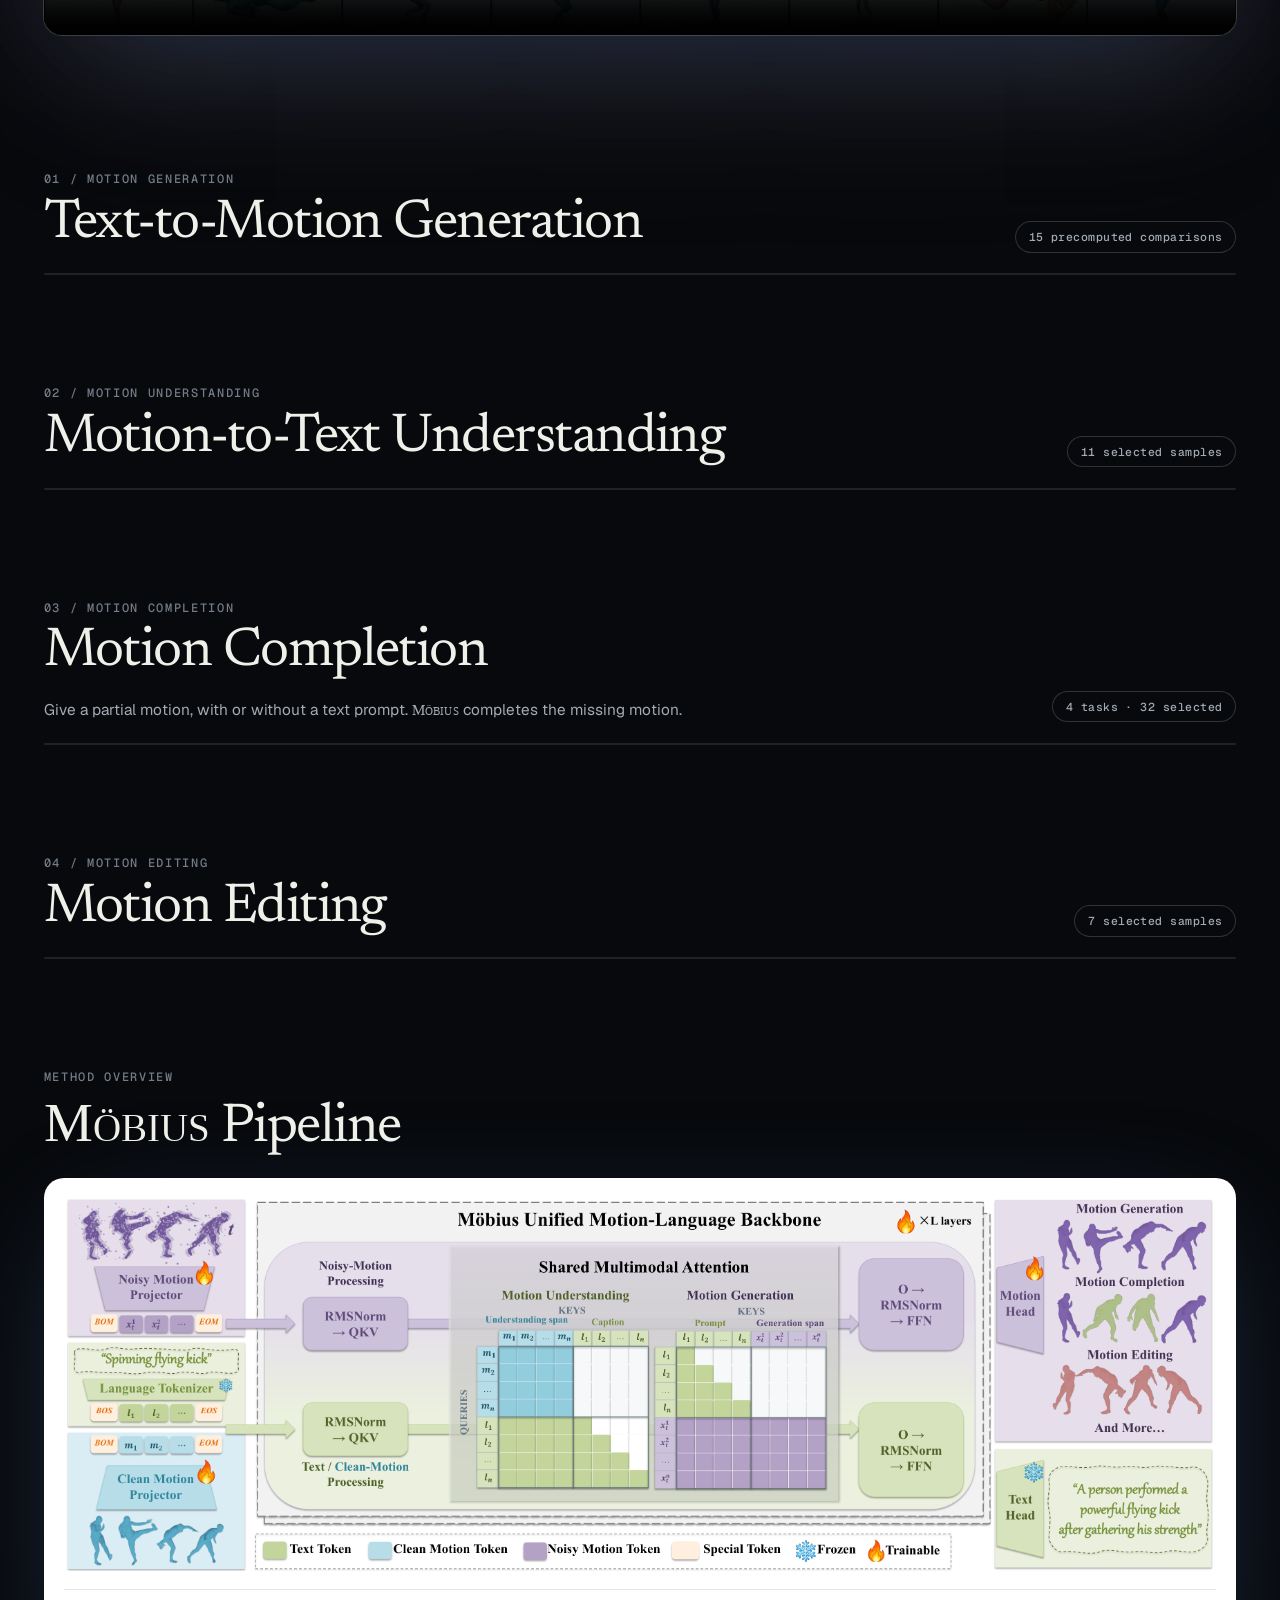
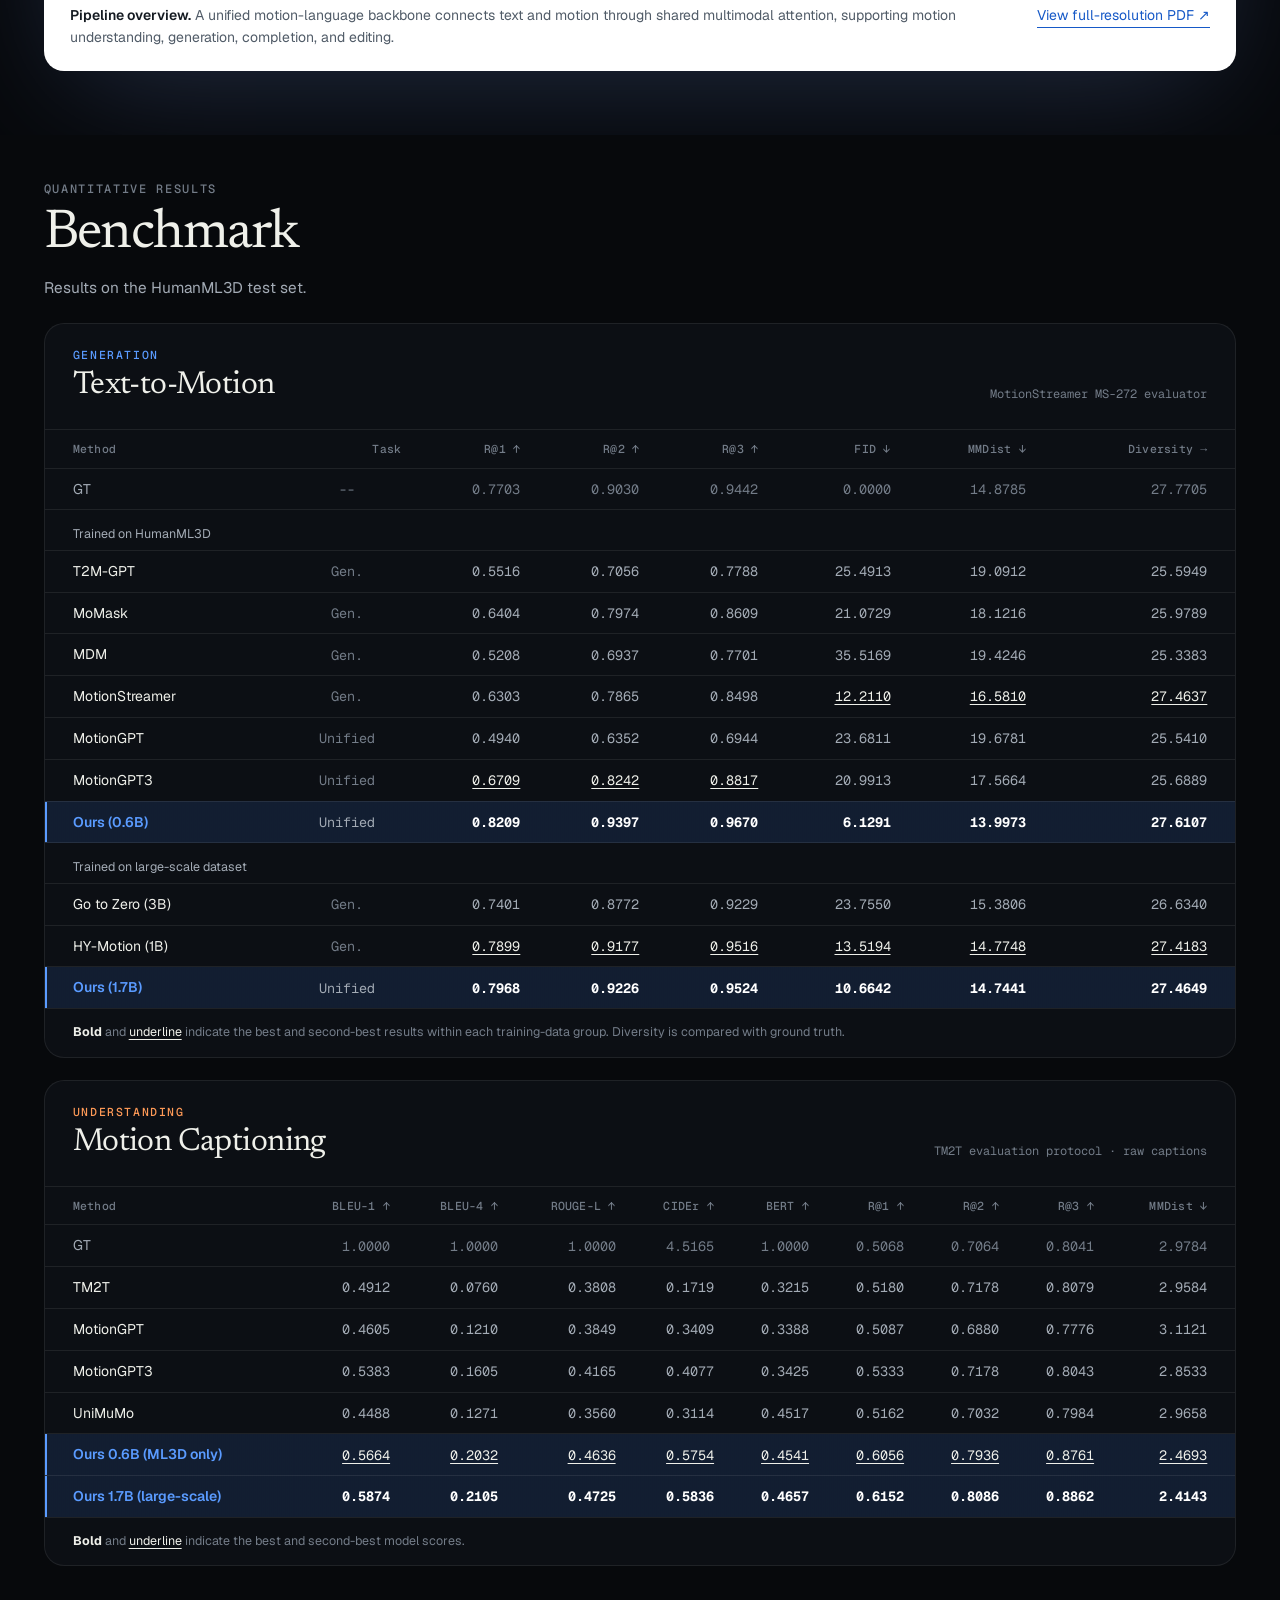
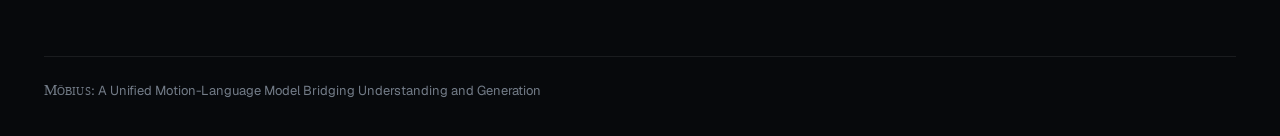
==== commit 01b7042e: "Match video opening title to small-caps project wordmark" ====
--- a/redesign.html
+++ b/redesign.html
@@ -55,7 +55,7 @@
     </section>
     <section class="demo-video-section" id="demo-video" aria-label="Möbius demonstration video">
       <div class="video-frame">
-        <video width="1920" height="1080" controls playsinline preload="metadata" poster="./assets/mobius-full-demo-v33-mosaic-poster.jpg" aria-label="Möbius demo: motion generation, understanding, editing, and a complete workflow"><source src="./assets/mobius-full-demo-v33-hd-compressed.mp4" type="video/mp4">Your browser does not support embedded video.</video>
+        <video width="1920" height="1080" controls playsinline preload="metadata" poster="./assets/mobius-full-demo-v34-smallcaps-poster.jpg" aria-label="Möbius demo: motion generation, understanding, editing, and a complete workflow"><source src="./assets/mobius-full-demo-v34-hd-compressed.mp4" type="video/mp4">Your browser does not support embedded video.</video>
         <button class="video-play" type="button" aria-label="Play the Möbius demo video"><span aria-hidden="true"></span></button>
       </div>
     </section>
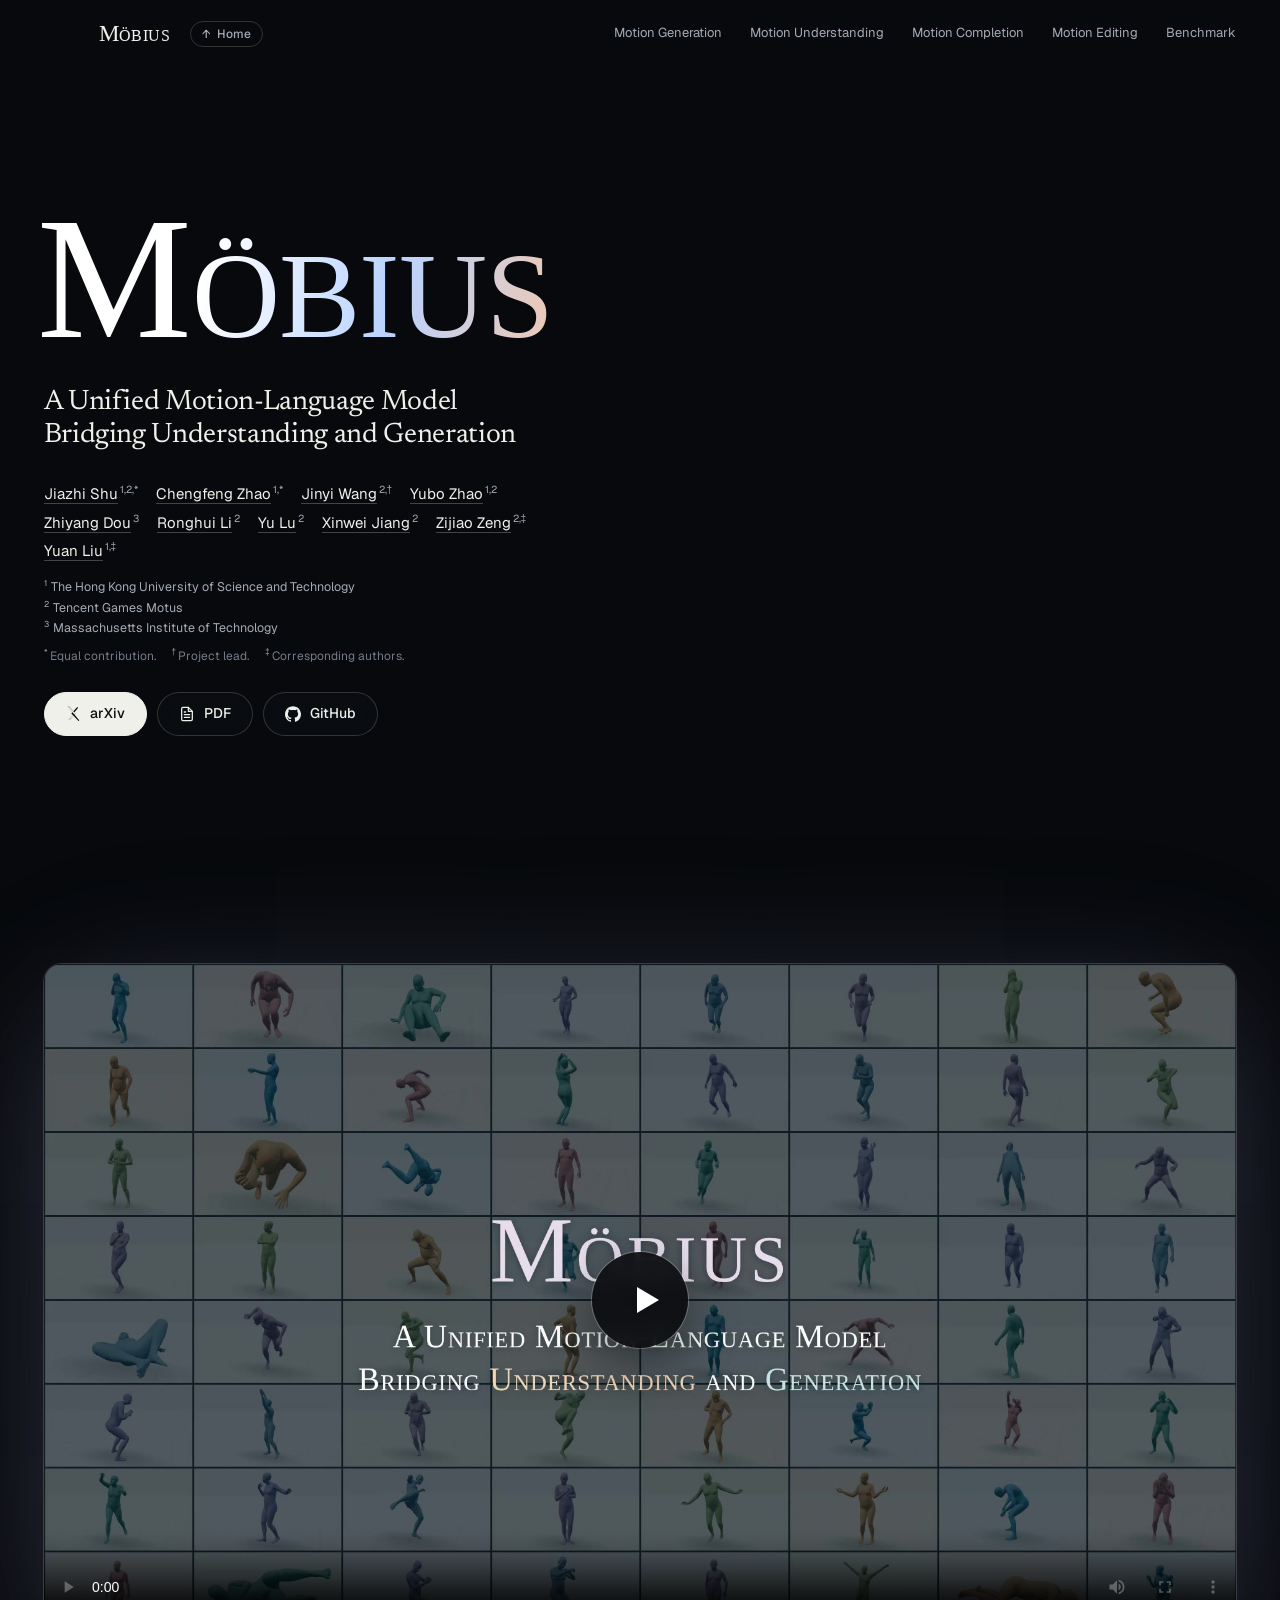
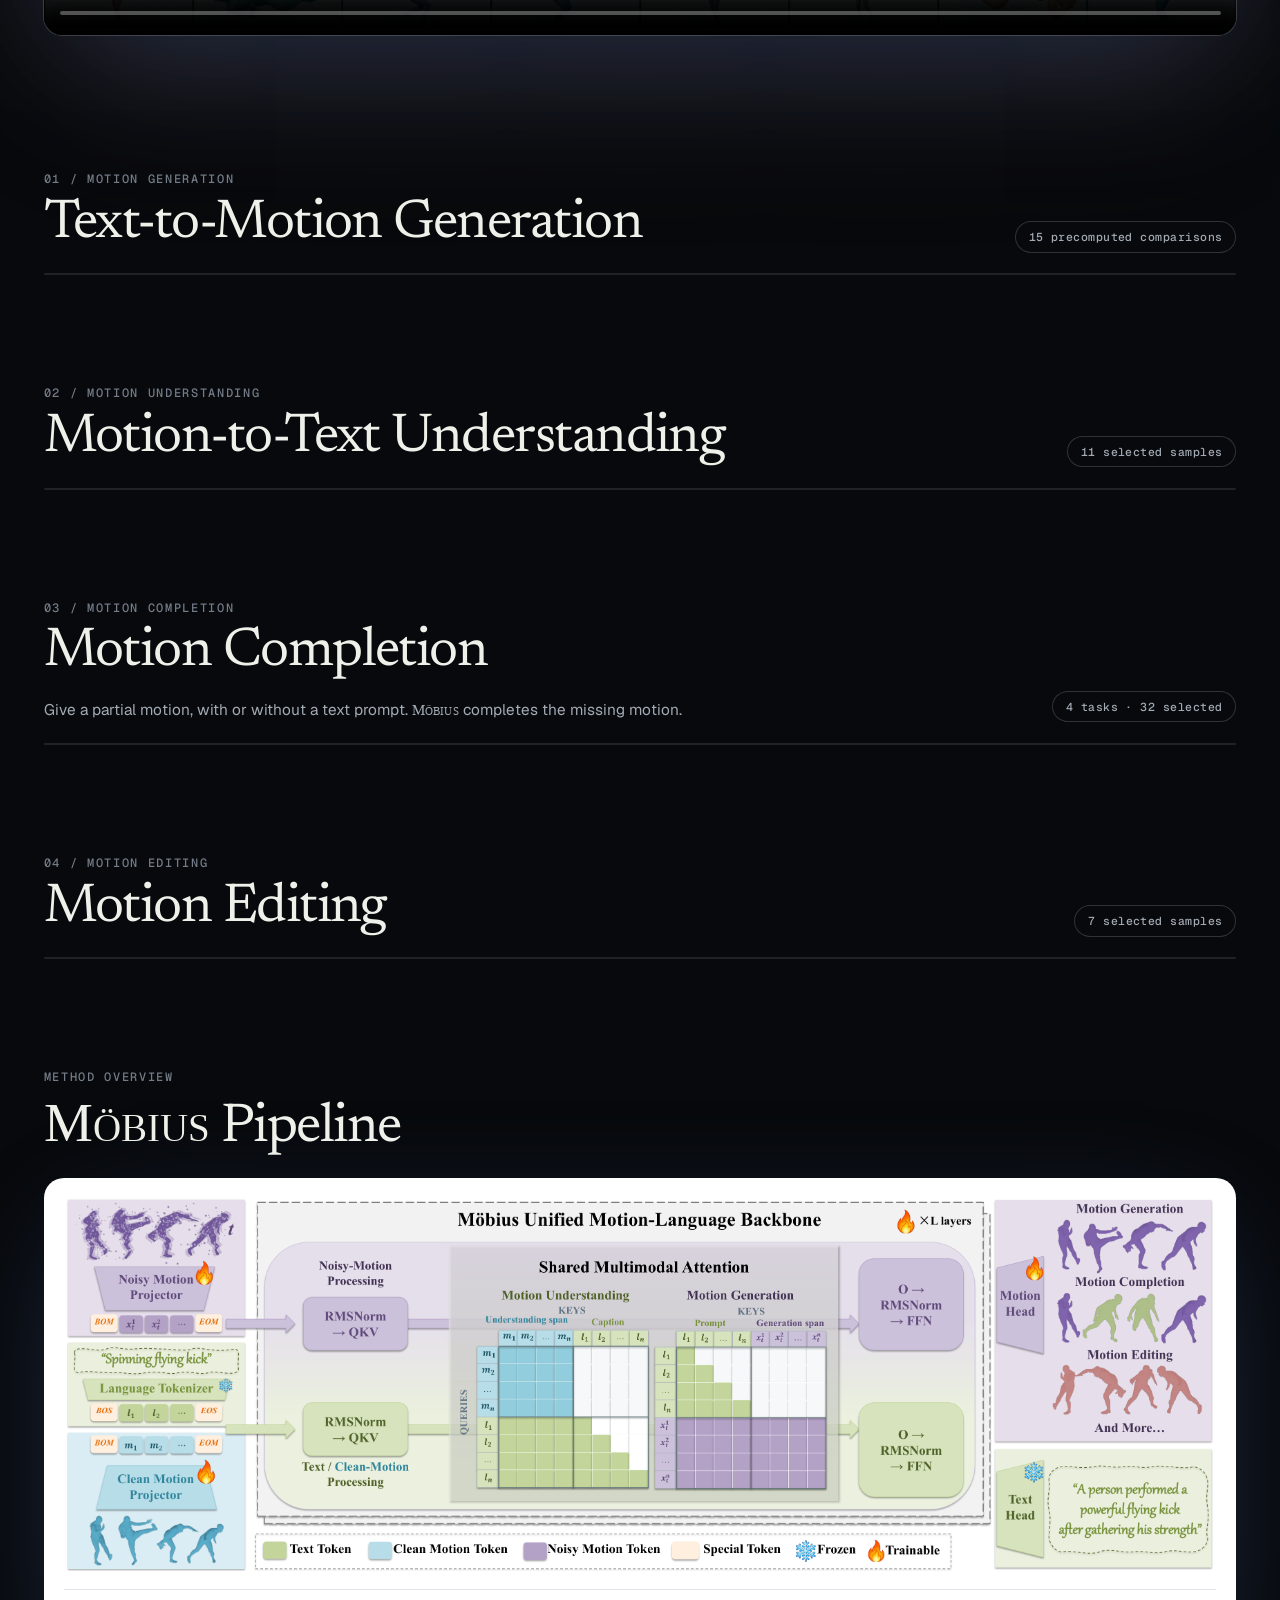
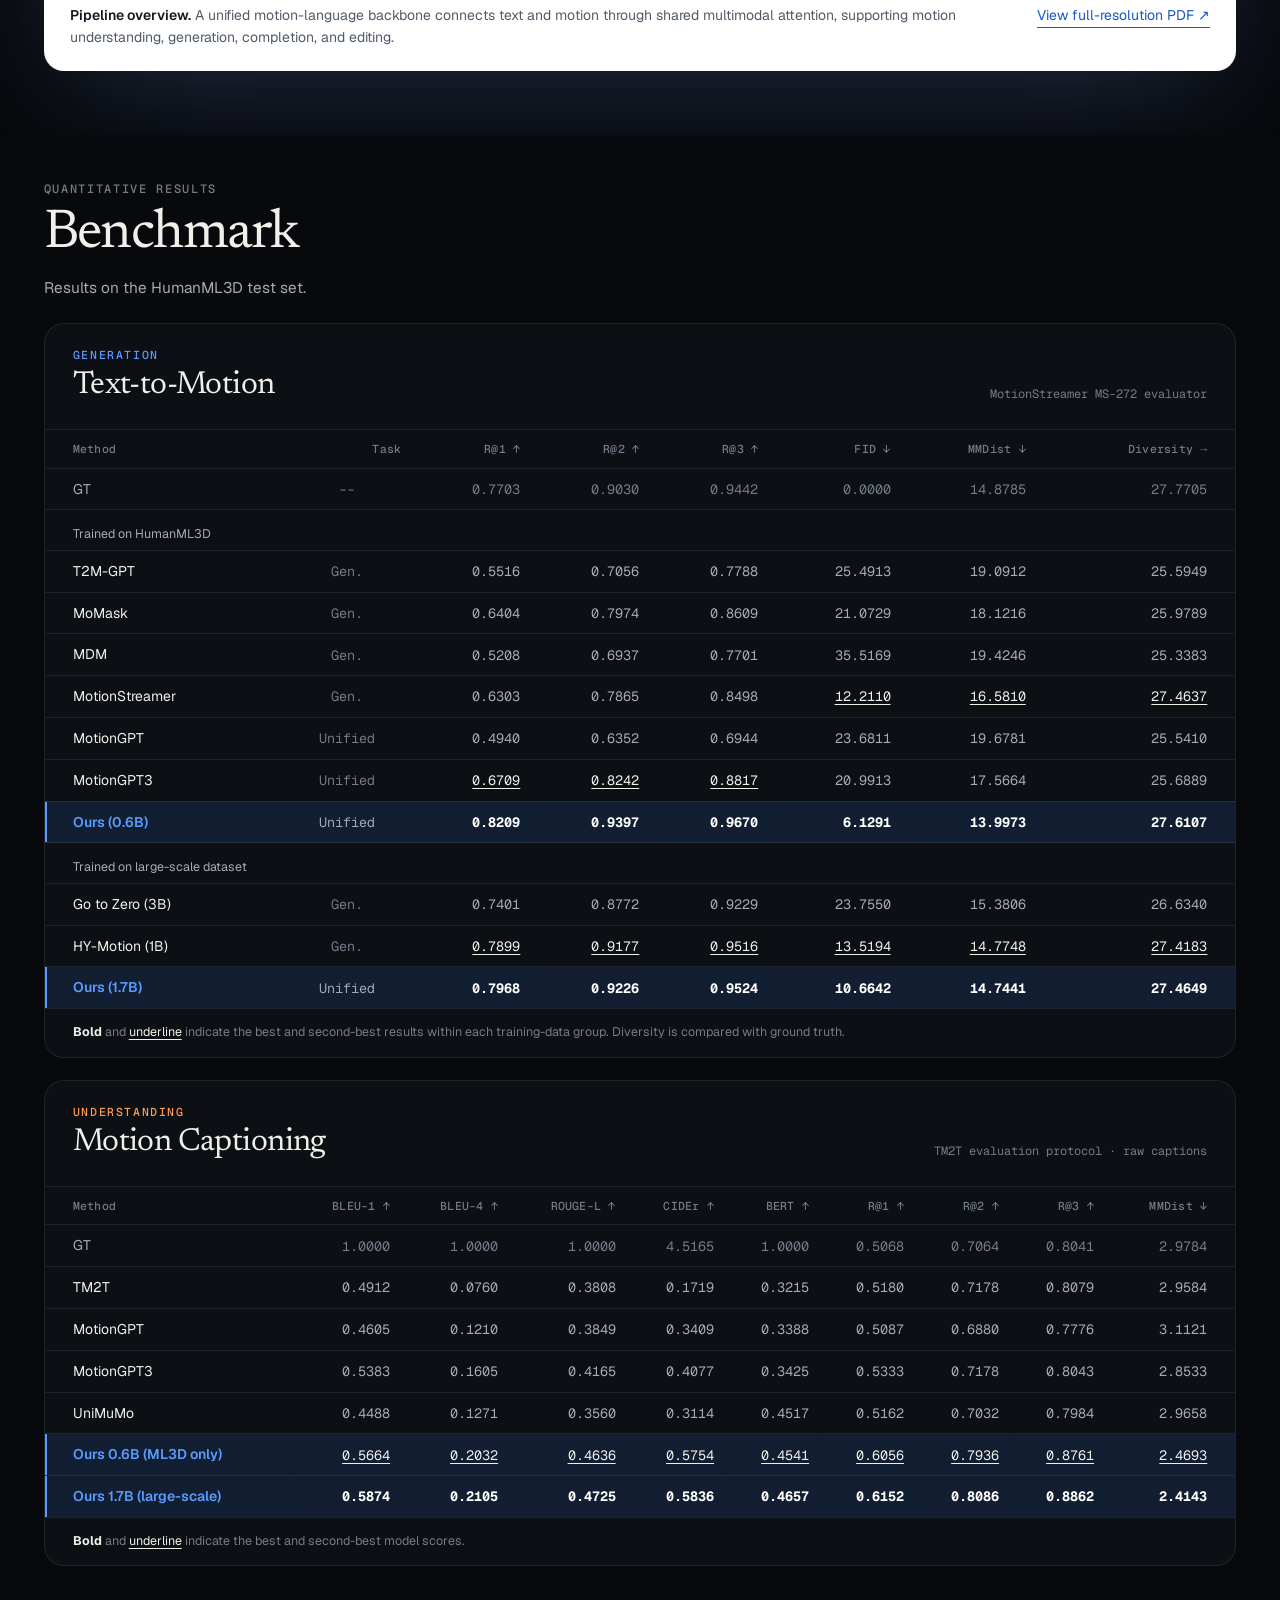
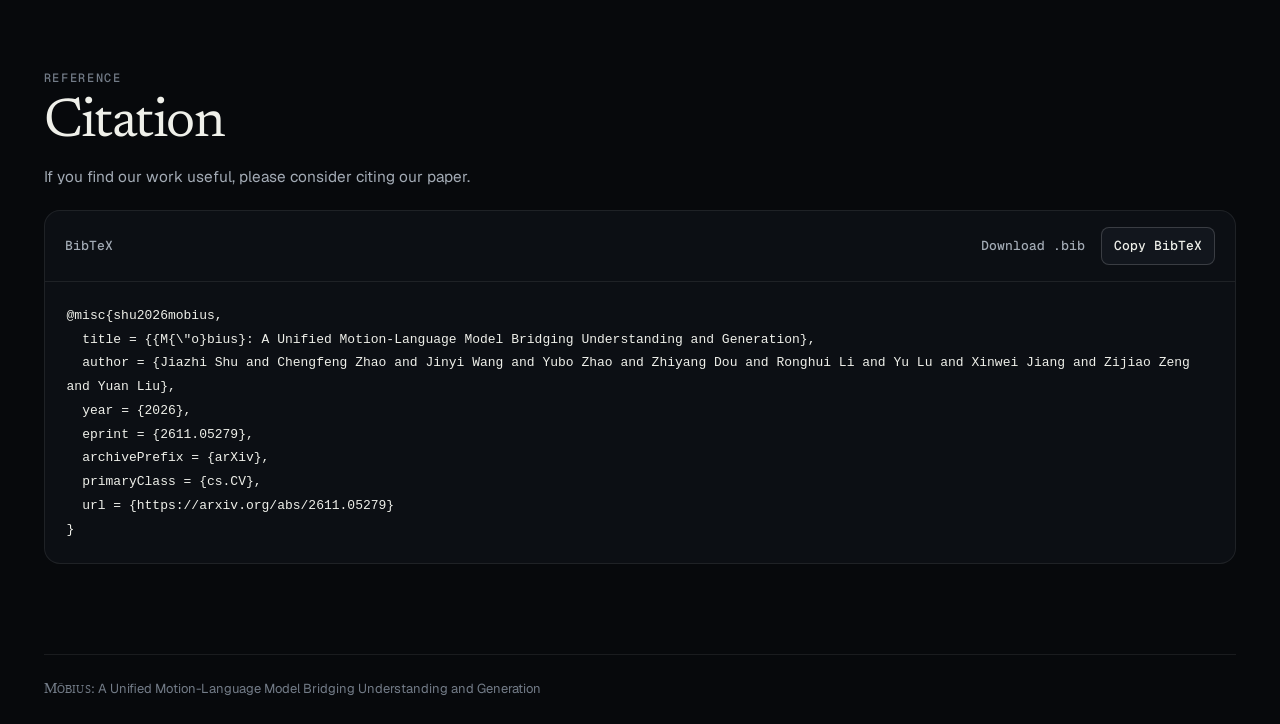
==== commit 8663ce08: "Add paper citation with copy and BibTeX download" ====
--- a/redesign.html
+++ b/redesign.html
@@ -8,7 +8,7 @@
   <link rel="icon" href="./assets/mobius-icon-square.svg?v=20261015" type="image/svg+xml">
   <link rel="preload" href="./assets/fonts/Geist-Variable.woff2" as="font" type="font/woff2" crossorigin>
   <link rel="preload" href="./assets/fonts/Newsreader-Variable.woff2" as="font" type="font/woff2" crossorigin>
-  <link rel="stylesheet" href="./src/redesign.css?v=20261106-newsreader-titles">
+  <link rel="stylesheet" href="./src/redesign.css?v=20261106-citation">
   <script type="importmap">{"imports":{"three":"./vendor/three/three.module.js"}}</script>
   <script>
     window.MOBIUS_VIEWER_THEME = {
@@ -111,6 +111,22 @@
         <p class="benchmark-note"><strong>Bold</strong> and <span class="second">underline</span> indicate the best and second-best model scores.</p>
       </article>
     </section>
+    <section class="citation-section" id="citation" aria-labelledby="citation-heading">
+      <div class="benchmark-heading"><p class="eyebrow">REFERENCE</p><h2 id="citation-heading">Citation</h2><p>If you find our work useful, please consider citing our paper.</p></div>
+      <div class="citation-card">
+        <div class="citation-toolbar"><span>BibTeX</span><div><a href="./assets/mobius.bib" download="mobius.bib">Download .bib</a><button type="button" id="copy-citation">Copy BibTeX</button></div></div>
+        <pre tabindex="0" aria-label="BibTeX citation"><code id="citation-code">@misc{shu2026mobius,
+  title = {{M{\&quot;o}bius}: A Unified Motion-Language Model Bridging Understanding and Generation},
+  author = {Jiazhi Shu and Chengfeng Zhao and Jinyi Wang and Yubo Zhao and Zhiyang Dou and Ronghui Li and Yu Lu and Xinwei Jiang and Zijiao Zeng and Yuan Liu},
+  year = {2026},
+  eprint = {2611.05279},
+  archivePrefix = {arXiv},
+  primaryClass = {cs.CV},
+  url = {https://arxiv.org/abs/2611.05279}
+}</code></pre>
+        <p id="citation-status" class="citation-status" role="status" aria-live="polite"></p>
+      </div>
+    </section>
     <footer><span><span class="mobius-name">Möbius</span>: A Unified Motion-Language Model Bridging Understanding and Generation</span></footer>
   </main>
   <template id="viewer-template"><div class="case-nav"><div><span class="case-eyebrow">EXAMPLE</span><span id="case-count">01 / 08</span></div><div class="case-controls"><button id="previous-case" aria-label="Previous example">←</button><label class="sr-only" for="case-select">Choose example</label><select id="case-select" class="sr-only"></select><button id="next-case" aria-label="Next example">→</button></div></div>      <div class="studio-body">
@@ -139,6 +155,6 @@
   <noscript>This interactive viewer needs JavaScript enabled.</noscript>
   <script type="module" src="./src/studio-app.js?v=20261106"></script>
   <script type="module" src="./src/studio-preview.js?v=20261015-simple-intro"></script>
-  <script type="module" src="./src/redesign.js?v=20261106"></script>
+  <script type="module" src="./src/redesign.js?v=20261106-citation"></script>
 </body>
 </html>
--- a/src/redesign.css
+++ b/src/redesign.css
@@ -346,3 +346,13 @@
   *,*::before,*::after{animation:none!important;transition:none!important}
   .reveal-ready{opacity:1;transform:none}
 }
+
+.citation-section{padding:40px var(--gutter) 64px}
+.citation-card{border:1px solid var(--line);border-radius:16px;background:var(--panel);overflow:hidden}
+.citation-toolbar{display:flex;align-items:center;justify-content:space-between;flex-wrap:wrap;gap:12px;padding:16px 20px;border-bottom:1px solid var(--line);font:500 13px/1.5 var(--mono);color:var(--muted)}
+.citation-toolbar>div{display:flex;align-items:center;gap:16px}
+.citation-toolbar a:hover{color:var(--text)}
+.citation-toolbar button{padding:8px 12px;border:1px solid var(--line-strong);border-radius:8px;background:var(--panel-2);color:var(--text);font:inherit;cursor:pointer}
+.citation-card pre{margin:0;padding:22px;white-space:pre-wrap;overflow-wrap:anywhere;font:400 13px/1.75 var(--mono);color:var(--text)}
+.citation-status{margin:0;padding:0 22px;color:var(--muted);font-size:13px}
+.citation-status:not(:empty){padding-bottom:16px}
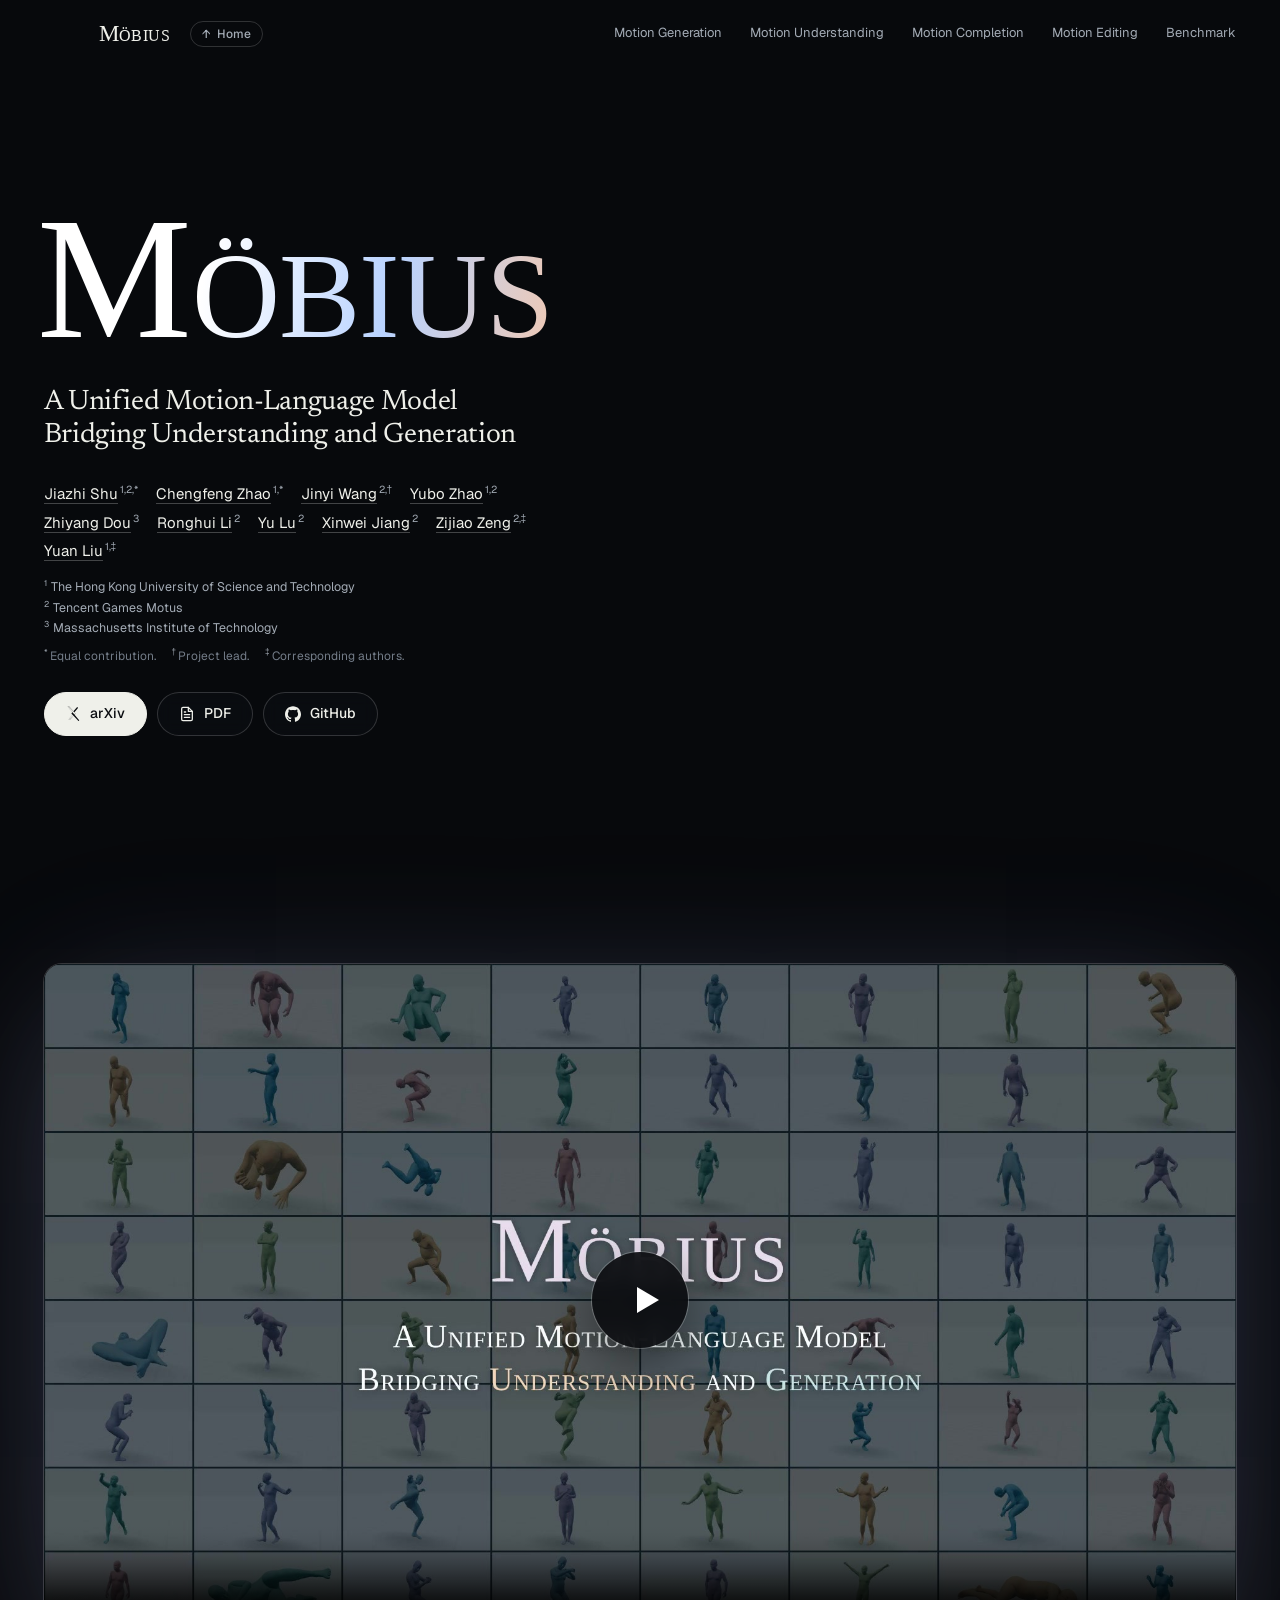
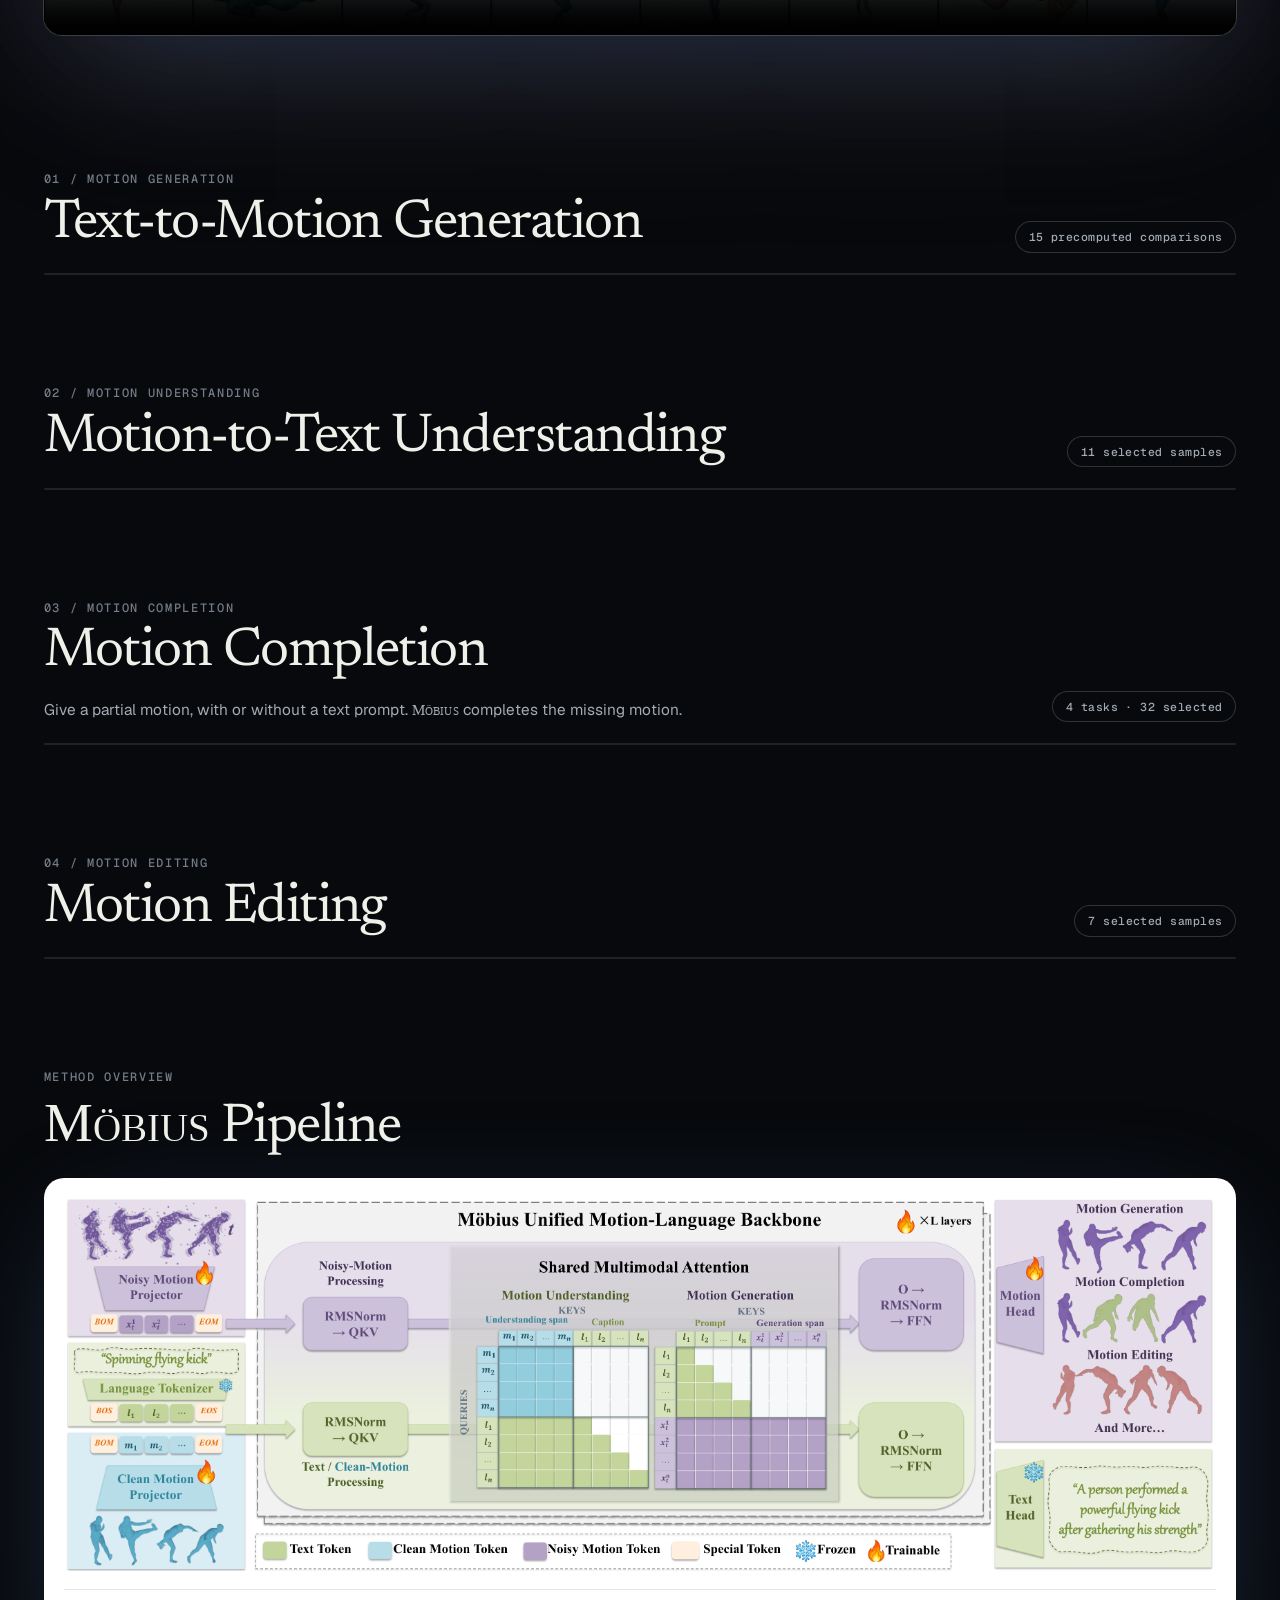
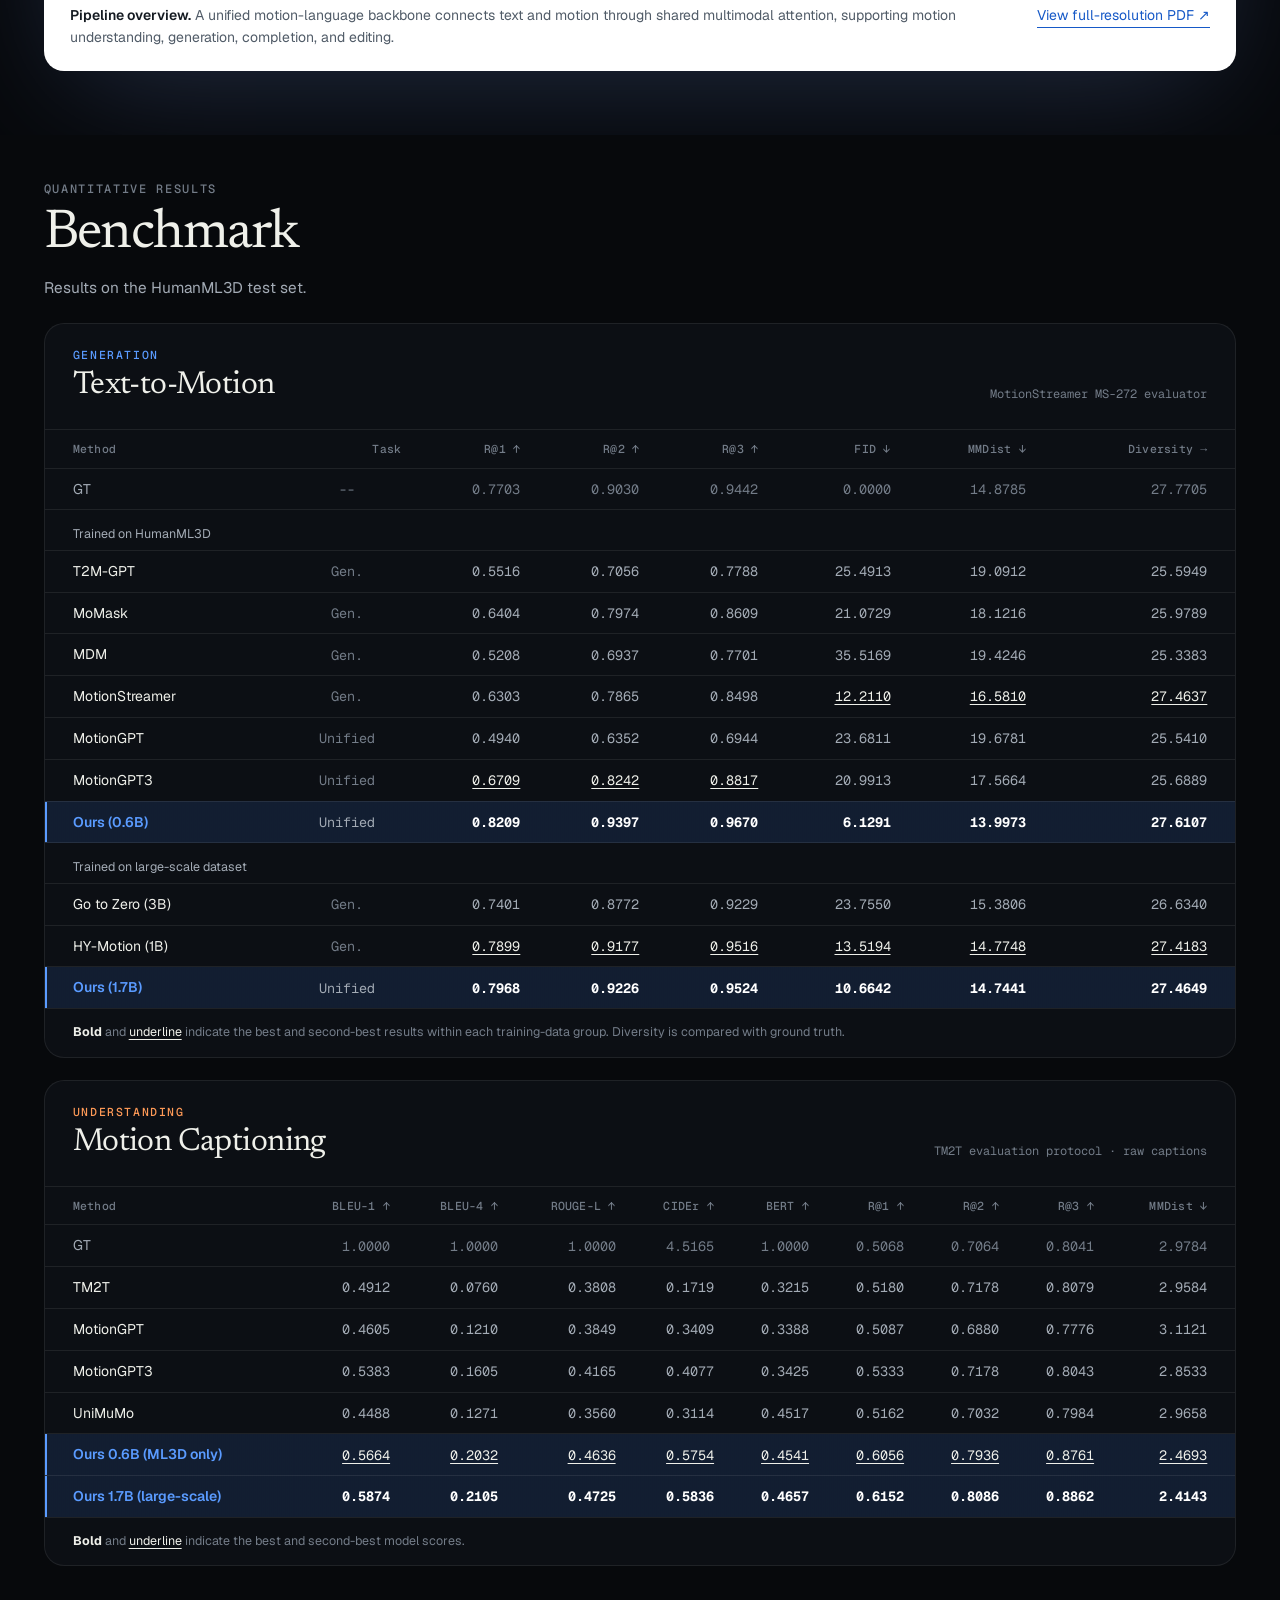
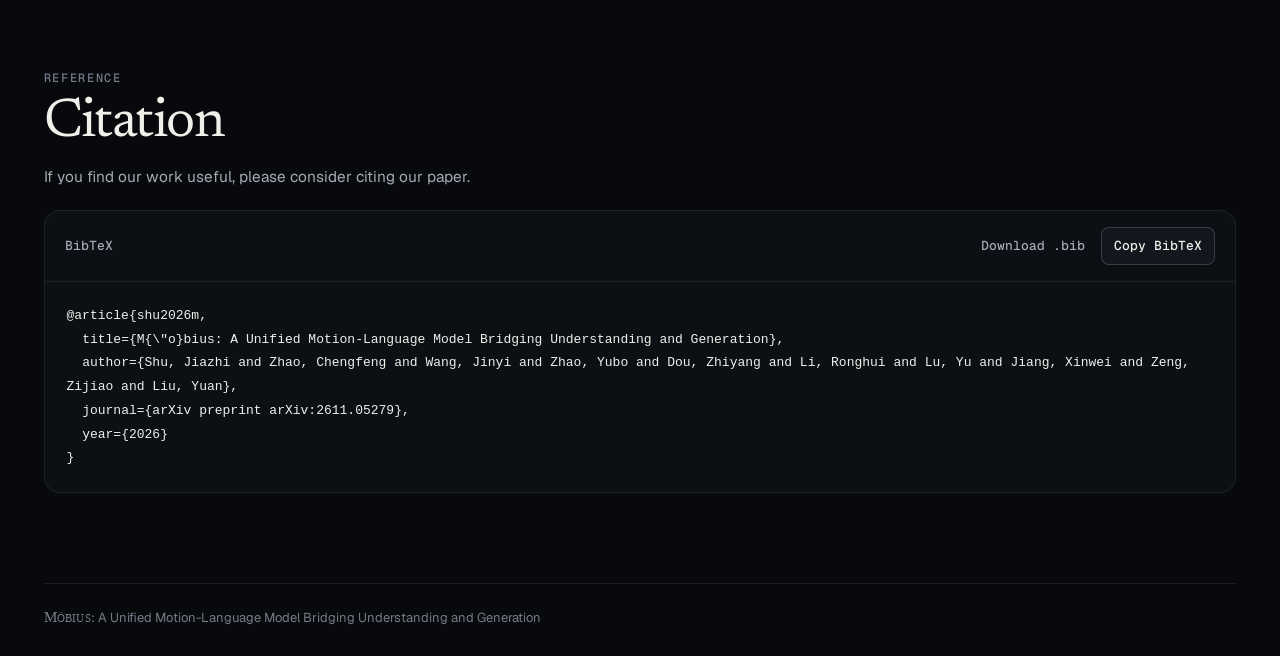
==== commit 104af920: "Use Google Scholar article citation" ====
--- a/redesign.html
+++ b/redesign.html
@@ -115,14 +115,11 @@
       <div class="benchmark-heading"><p class="eyebrow">REFERENCE</p><h2 id="citation-heading">Citation</h2><p>If you find our work useful, please consider citing our paper.</p></div>
       <div class="citation-card">
         <div class="citation-toolbar"><span>BibTeX</span><div><a href="./assets/mobius.bib" download="mobius.bib">Download .bib</a><button type="button" id="copy-citation">Copy BibTeX</button></div></div>
-        <pre tabindex="0" aria-label="BibTeX citation"><code id="citation-code">@misc{shu2026mobius,
-  title = {{M{\&quot;o}bius}: A Unified Motion-Language Model Bridging Understanding and Generation},
-  author = {Jiazhi Shu and Chengfeng Zhao and Jinyi Wang and Yubo Zhao and Zhiyang Dou and Ronghui Li and Yu Lu and Xinwei Jiang and Zijiao Zeng and Yuan Liu},
-  year = {2026},
-  eprint = {2611.05279},
-  archivePrefix = {arXiv},
-  primaryClass = {cs.CV},
-  url = {https://arxiv.org/abs/2611.05279}
+        <pre tabindex="0" aria-label="BibTeX citation"><code id="citation-code">@article{shu2026m,
+  title={M{\&quot;o}bius: A Unified Motion-Language Model Bridging Understanding and Generation},
+  author={Shu, Jiazhi and Zhao, Chengfeng and Wang, Jinyi and Zhao, Yubo and Dou, Zhiyang and Li, Ronghui and Lu, Yu and Jiang, Xinwei and Zeng, Zijiao and Liu, Yuan},
+  journal={arXiv preprint arXiv:2611.05279},
+  year={2026}
 }</code></pre>
         <p id="citation-status" class="citation-status" role="status" aria-live="polite"></p>
       </div>
